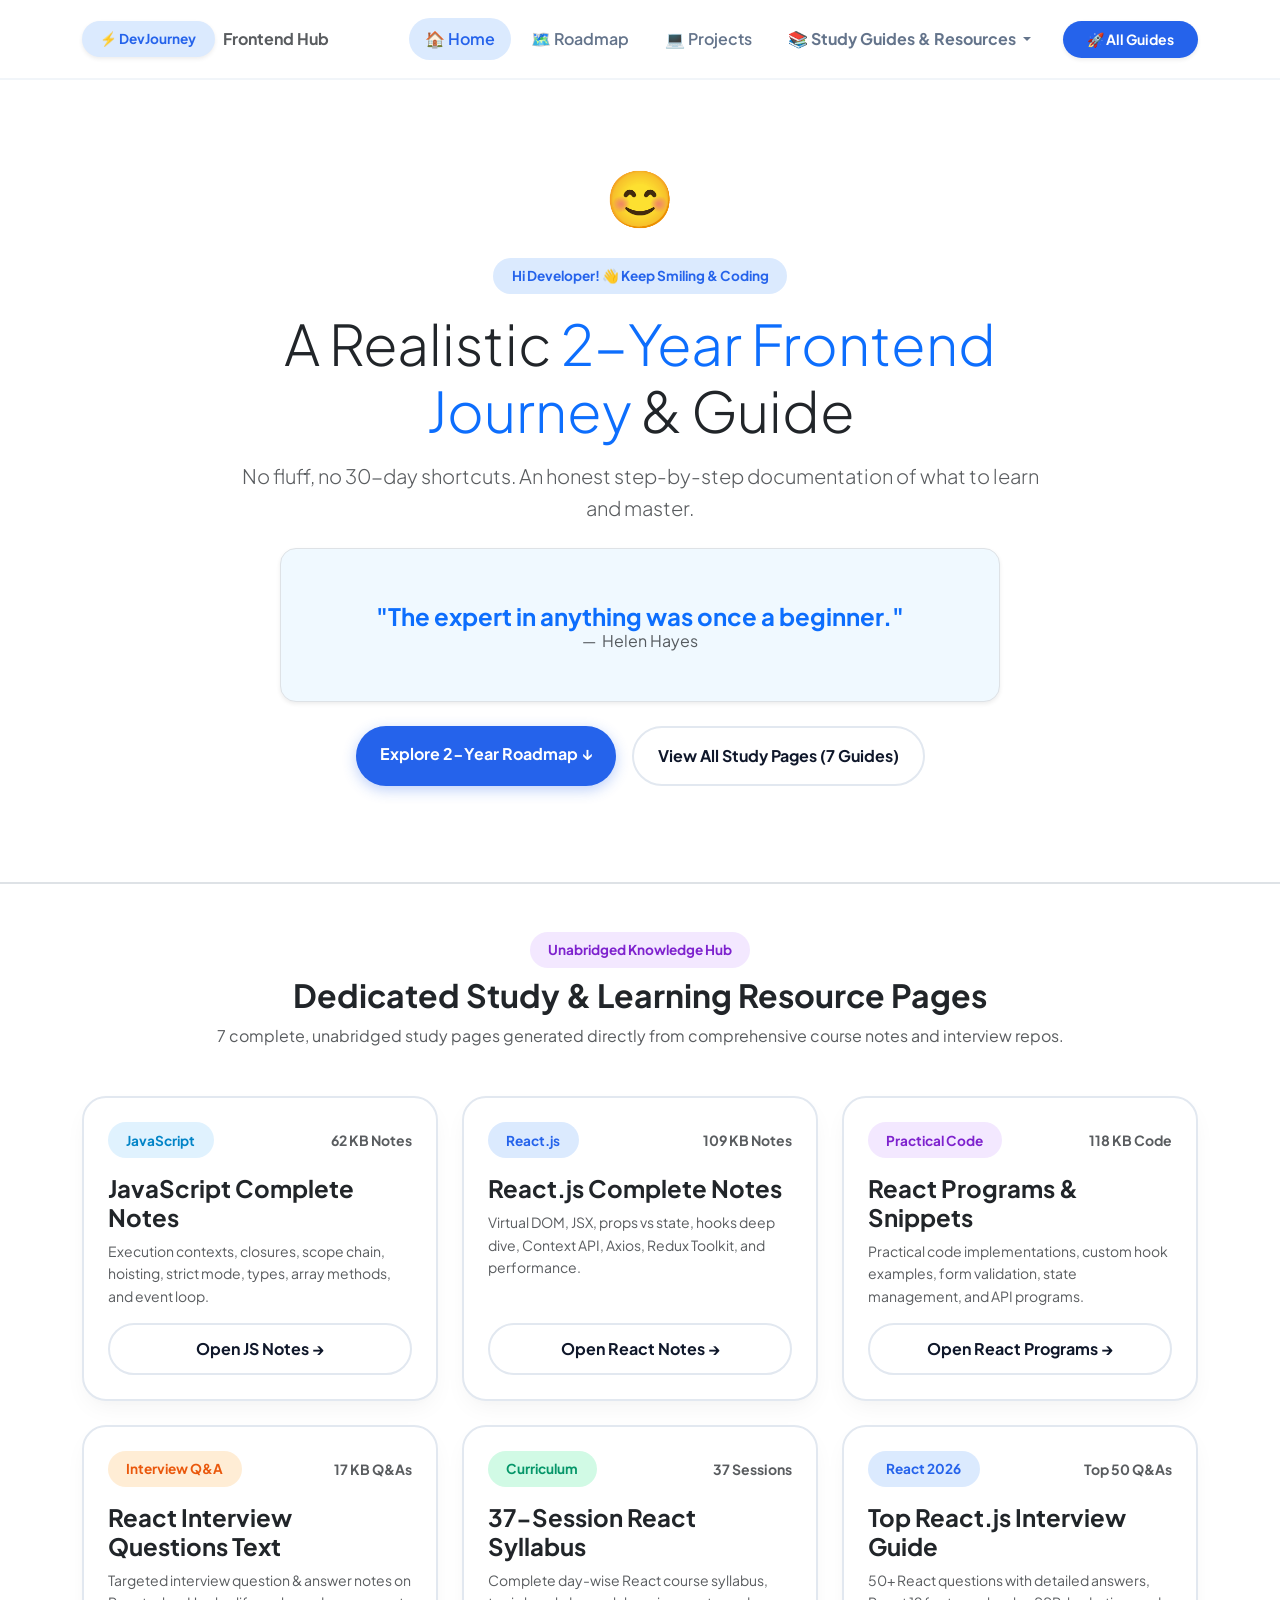
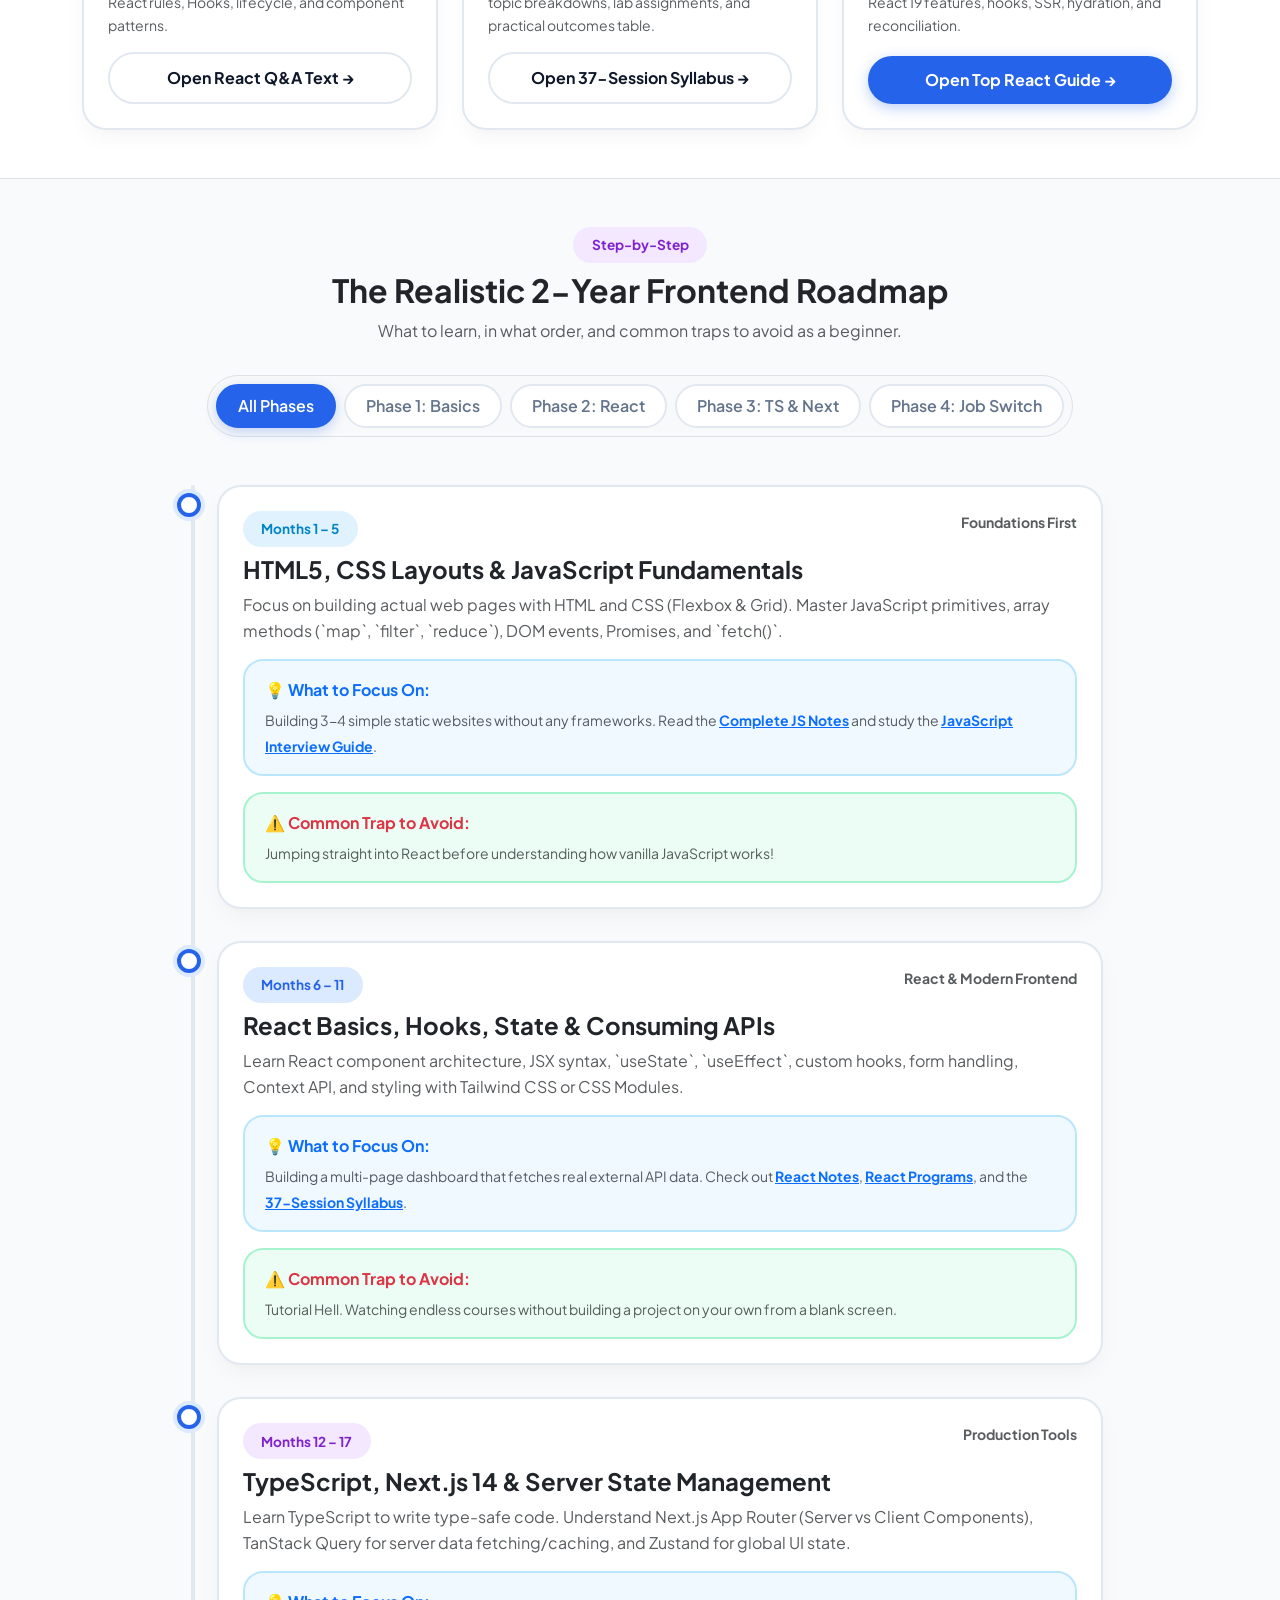
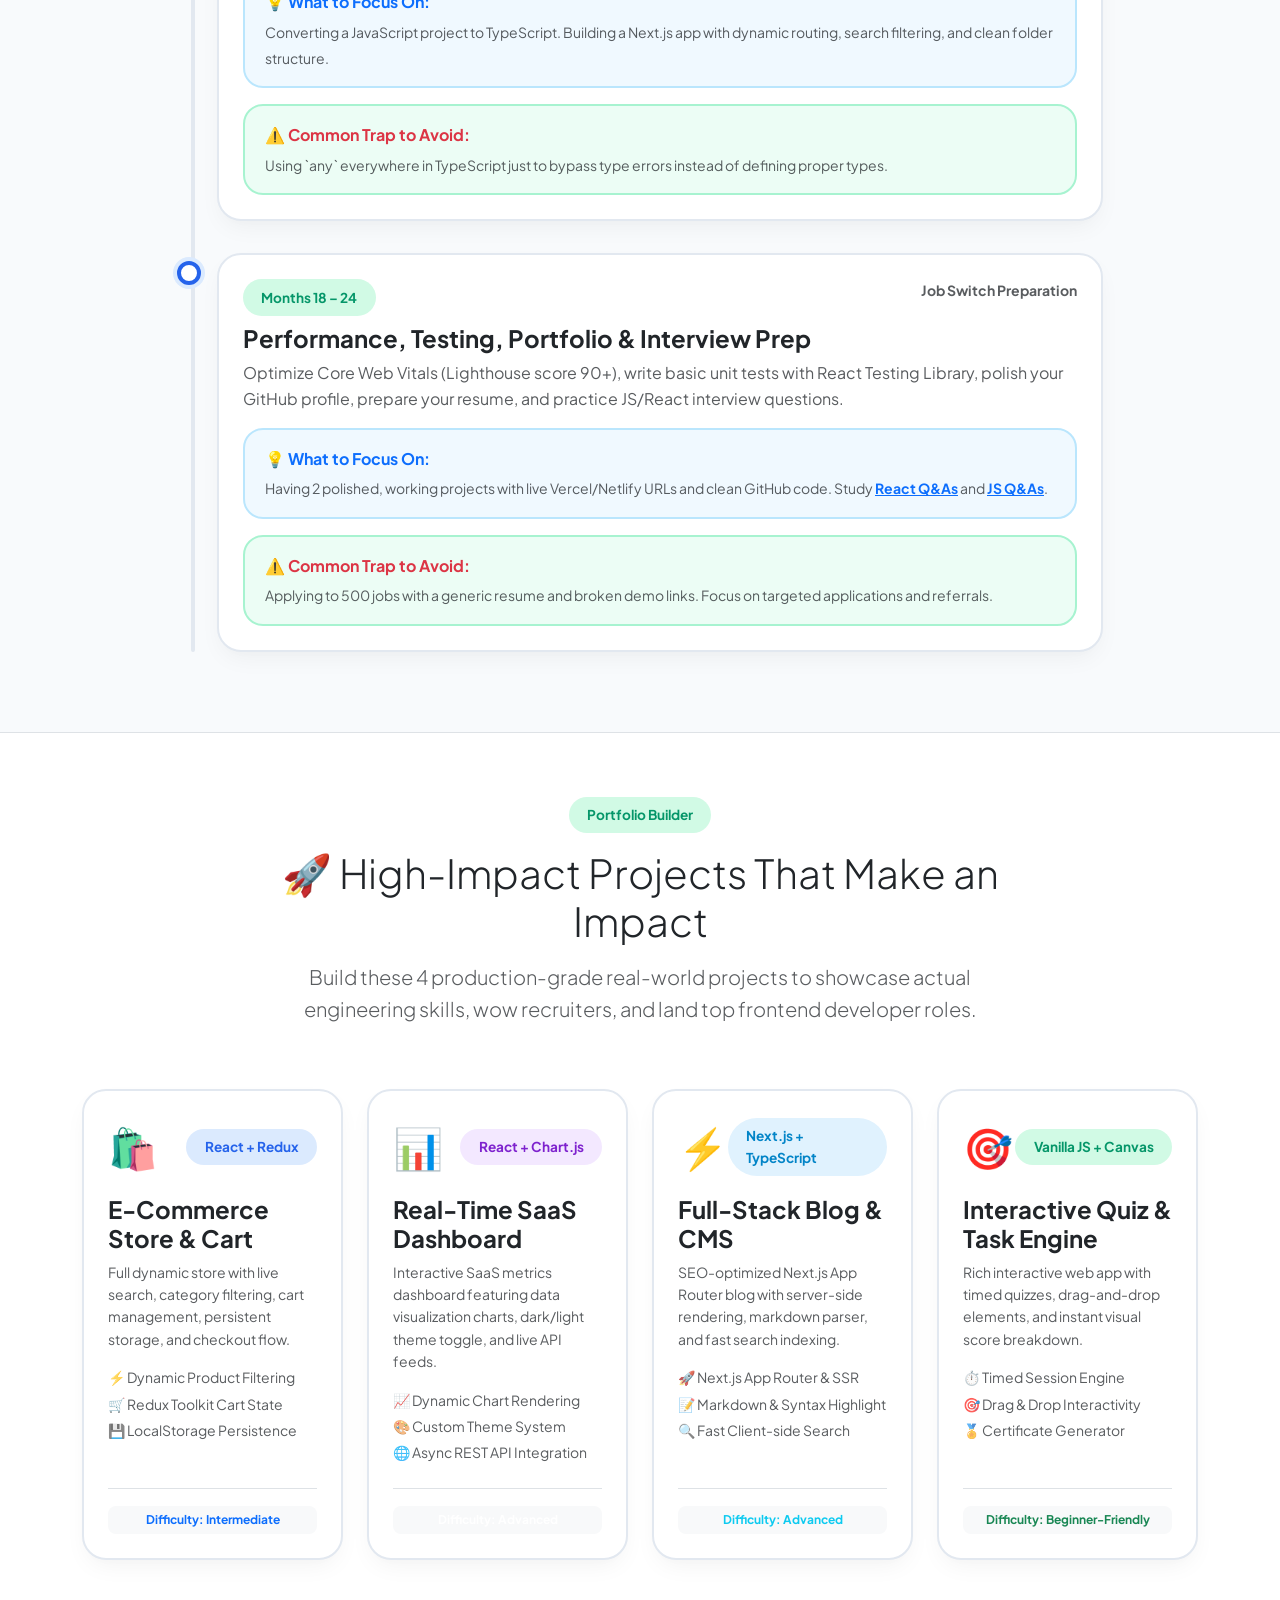
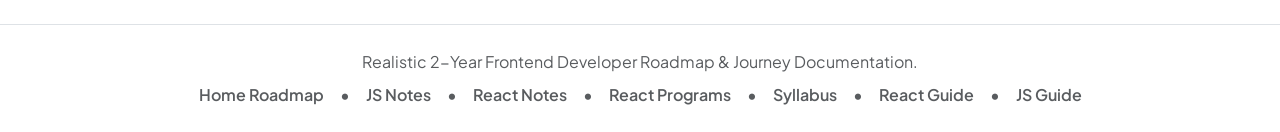
==== index.html @ ddcccb0a "feat: initialize project structure with comprehensive React and JavaScript study guides and intervie" ====
<!DOCTYPE html>
<html lang="en" data-bs-theme="light">

<head>
  <meta charset="UTF-8">
  <meta name="viewport" content="width=device-width, initial-scale=1.0">
  <title>Realistic 2-Year Frontend Developer Roadmap &amp; Journey Guide</title>
  <meta name="description"
    content="A realistic, practical 2-year learning roadmap and documentation for new developers preparing for a career switch into Frontend Engineering.">

  <!-- Google Fonts -->
  <link rel="preconnect" href="https://fonts.googleapis.com">
  <link rel="preconnect" href="https://fonts.gstatic.com" crossorigin>
  <link
    href="https://fonts.googleapis.com/css2?family=Fira+Code:wght@400;500;600&family=Plus+Jakarta+Sans:wght@400;500;600;700;800&display=swap"
    rel="stylesheet">

  <!-- Bootstrap 5.3 CSS -->
  <link href="https://cdn.jsdelivr.net/npm/bootstrap@5.3.2/dist/css/bootstrap.min.css" rel="stylesheet">

  <!-- Custom Bubbly Light Styles -->
  <link rel="stylesheet" href="styles.css">
</head>

<body>

  <!-- Cool Sleek Non-Repetitive Navbar -->
  <nav class="navbar navbar-expand-lg navbar-custom sticky-top">
    <div class="container">
      <a class="navbar-brand fw-extrabold text-dark d-flex align-items-center gap-2" href="index.html">
        <span class="bubble-pill bubble-primary shadow-sm">⚡ DevJourney</span>
        <span class="fs-6 text-muted fw-bold d-none d-sm-inline">Frontend Hub</span>
      </a>
      
      <button class="navbar-toggler border-0 shadow-none" type="button" data-bs-toggle="collapse" data-bs-target="#navbarNav">
        <span class="navbar-toggler-icon"></span>
      </button>
      
      <div class="collapse navbar-collapse" id="navbarNav">
        <ul class="navbar-nav ms-auto align-items-lg-center gap-lg-1">
          <li class="nav-item"><a class="nav-link px-3 active" href="index.html#overview">🏠 Home</a></li>
          <li class="nav-item"><a class="nav-link px-3" href="index.html#roadmap">🗺️ Roadmap</a></li>
          <li class="nav-item"><a class="nav-link px-3" href="index.html#projects">💻 Projects</a></li>
          
          <!-- Single Clean Categorized Dropdown -->
          <li class="nav-item dropdown">
            <a class="nav-link dropdown-toggle px-3 fw-bold" href="#" role="button" data-bs-toggle="dropdown">
              📚 Study Guides &amp; Resources
            </a>
            <ul class="dropdown-menu dropdown-menu-end border-0 shadow-lg rounded-4 p-3 mt-2" style="min-width: 280px;">
              <li><h6 class="dropdown-header text-uppercase text-primary fw-extrabold px-2 mb-1" style="font-size: 0.75rem; letter-spacing: 0.05em;">Core Notes &amp; Code</h6></li>
              <li><a class="dropdown-item rounded-3 py-2 px-2 fw-semibold" href="javascript-notes.html">⚡ JavaScript Notes</a></li>
              <li><a class="dropdown-item rounded-3 py-2 px-2 fw-semibold" href="react-notes.html">⚛️ React.js Complete Notes</a></li>
              <li><a class="dropdown-item rounded-3 py-2 px-2 fw-semibold" href="react-programs.html">💻 React Programs &amp; Examples</a></li>
              
              <li><hr class="dropdown-divider my-2"></li>
              
              <li><h6 class="dropdown-header text-uppercase text-purple fw-extrabold px-2 mb-1" style="font-size: 0.75rem; letter-spacing: 0.05em;">Syllabus &amp; Interviews</h6></li>
              <li><a class="dropdown-item rounded-3 py-2 px-2 fw-semibold" href="react-syllabus.html">📅 37-Session Syllabus</a></li>
              <li><a class="dropdown-item rounded-3 py-2 px-2 fw-semibold" href="react-interview-questions-notes.html">❓ React Q&amp;A Notes</a></li>
              <li><a class="dropdown-item rounded-3 py-2 px-2 fw-semibold" href="react-interview.html">📘 Top 50 React Interview Guide</a></li>
              <li><a class="dropdown-item rounded-3 py-2 px-2 fw-semibold" href="javascript-interview.html">📙 Top 180 JS Interview Guide</a></li>
            </ul>
          </li>
        </ul>
        
        <div class="ms-lg-3 mt-3 mt-lg-0">
          <a href="index.html#resources" class="btn btn-bubbly-primary btn-sm px-4 py-2 shadow-sm">
            🚀 All Guides
          </a>
        </div>
      </div>
    </div>
  </nav>

  <!-- Hero Section with Friendly Smile & Motivating Quote Rotator -->
  <section id="overview" class="py-5 bg-white border-bottom">
    <div class="container py-4 text-center">
      <div class="max-w-3xl mx-auto" style="max-width: 800px;">
        <!-- Animated Bouncing Smile Icon -->
        <div class="mb-3">
          <span class="smile-animated-icon">😊</span>
        </div>
        
        <!-- Friendly Greeting -->
        <span class="bubble-pill bubble-primary mb-3">Hi Developer! 👋 Keep Smiling &amp; Coding</span>
        <h1 class="display-4 fw-extrabold text-dark mb-3">
          A Realistic <span class="text-primary">2-Year Frontend Journey</span> &amp; Guide
        </h1>
        <p class="lead text-muted mb-4">
          No fluff, no 30-day shortcuts. An honest step-by-step documentation of what to learn and master.
        </p>

        <!-- Auto-Changing Motivating Quote Card in Hero -->
        <div class="quote-box learn-box p-4 p-md-5 rounded-4 shadow-sm mx-auto mb-4 border" style="max-width: 720px;">
          <div id="quoteContainer">
            <blockquote id="quoteText" class="blockquote fs-4 fw-bold text-primary mb-2">
              "The expert in anything was once a beginner."
            </blockquote>
            <figcaption id="quoteAuthor" class="blockquote-footer text-muted mb-0 fs-6">
              Helen Hayes
            </figcaption>
          </div>
        </div>

        <!-- Action Buttons -->
        <div class="d-flex justify-content-center flex-wrap gap-3 mb-4">
          <a href="#roadmap" class="btn btn-bubbly-primary px-4 py-3 fs-6">
            Explore 2-Year Roadmap ↓
          </a>
          <a href="#resources" class="btn btn-bubbly-secondary px-4 py-3 fs-6">
            View All Study Pages (7 Guides)
          </a>
        </div>
      </div>



    </div>
  </section>

  <!-- Complete Study Resource Pages Section -->
  <section id="resources" class="py-5 bg-white border-top border-bottom">
    <div class="container">
      <div class="text-center max-w-2xl mx-auto mb-5">
        <span class="bubble-pill bubble-purple mb-2">Unabridged Knowledge Hub</span>
        <h2 class="fw-bold text-dark">Dedicated Study &amp; Learning Resource Pages</h2>
        <p class="text-muted">7 complete, unabridged study pages generated directly from comprehensive course notes and interview repos.</p>
      </div>

      <div class="row g-4">
        <!-- Resource 1: JS Notes -->
        <div class="col-md-6 col-lg-4">
          <div class="bubbly-card p-4 h-100 d-flex flex-column">
            <div class="d-flex justify-content-between align-items-center mb-3">
              <span class="bubble-pill bubble-sky">JavaScript</span>
              <span class="small text-muted fw-bold">62 KB Notes</span>
            </div>
            <h4 class="fw-bold text-dark mb-2">JavaScript Complete Notes</h4>
            <p class="small text-muted mb-3 flex-grow-1">Execution contexts, closures, scope chain, hoisting, strict mode, types, array methods, and event loop.</p>
            <a href="javascript-notes.html" class="btn btn-bubbly-secondary text-center w-100">
              Open JS Notes &rarr;
            </a>
          </div>
        </div>

        <!-- Resource 2: React Notes -->
        <div class="col-md-6 col-lg-4">
          <div class="bubbly-card p-4 h-100 d-flex flex-column">
            <div class="d-flex justify-content-between align-items-center mb-3">
              <span class="bubble-pill bubble-primary">React.js</span>
              <span class="small text-muted fw-bold">109 KB Notes</span>
            </div>
            <h4 class="fw-bold text-dark mb-2">React.js Complete Notes</h4>
            <p class="small text-muted mb-3 flex-grow-1">Virtual DOM, JSX, props vs state, hooks deep dive, Context API, Axios, Redux Toolkit, and performance.</p>
            <a href="react-notes.html" class="btn btn-bubbly-secondary text-center w-100">
              Open React Notes &rarr;
            </a>
          </div>
        </div>

        <!-- Resource 3: React Programs -->
        <div class="col-md-6 col-lg-4">
          <div class="bubbly-card p-4 h-100 d-flex flex-column">
            <div class="d-flex justify-content-between align-items-center mb-3">
              <span class="bubble-pill bubble-purple">Practical Code</span>
              <span class="small text-muted fw-bold">118 KB Code</span>
            </div>
            <h4 class="fw-bold text-dark mb-2">React Programs &amp; Snippets</h4>
            <p class="small text-muted mb-3 flex-grow-1">Practical code implementations, custom hook examples, form validation, state management, and API programs.</p>
            <a href="react-programs.html" class="btn btn-bubbly-secondary text-center w-100">
              Open React Programs &rarr;
            </a>
          </div>
        </div>

        <!-- Resource 4: React Interview Questions Notes -->
        <div class="col-md-6 col-lg-4">
          <div class="bubbly-card p-4 h-100 d-flex flex-column">
            <div class="d-flex justify-content-between align-items-center mb-3">
              <span class="bubble-pill bubble-coral">Interview Q&amp;A</span>
              <span class="small text-muted fw-bold">17 KB Q&amp;As</span>
            </div>
            <h4 class="fw-bold text-dark mb-2">React Interview Questions Text</h4>
            <p class="small text-muted mb-3 flex-grow-1">Targeted interview question &amp; answer notes on React rules, Hooks, lifecycle, and component patterns.</p>
            <a href="react-interview-questions-notes.html" class="btn btn-bubbly-secondary text-center w-100">
              Open React Q&amp;A Text &rarr;
            </a>
          </div>
        </div>

        <!-- Resource 5: 37-Session Syllabus -->
        <div class="col-md-6 col-lg-4">
          <div class="bubbly-card p-4 h-100 d-flex flex-column">
            <div class="d-flex justify-content-between align-items-center mb-3">
              <span class="bubble-pill bubble-success">Curriculum</span>
              <span class="small text-muted fw-bold">37 Sessions</span>
            </div>
            <h4 class="fw-bold text-dark mb-2">37-Session React Syllabus</h4>
            <p class="small text-muted mb-3 flex-grow-1">Complete day-wise React course syllabus, topic breakdowns, lab assignments, and practical outcomes table.</p>
            <a href="react-syllabus.html" class="btn btn-bubbly-secondary text-center w-100">
              Open 37-Session Syllabus &rarr;
            </a>
          </div>
        </div>

        <!-- Resource 6: Top React 2026 -->
        <div class="col-md-6 col-lg-4">
          <div class="bubbly-card p-4 h-100 d-flex flex-column">
            <div class="d-flex justify-content-between align-items-center mb-3">
              <span class="bubble-pill bubble-primary">React 2026</span>
              <span class="small text-muted fw-bold">Top 50 Q&amp;As</span>
            </div>
            <h4 class="fw-bold text-dark mb-2">Top React.js Interview Guide</h4>
            <p class="small text-muted mb-3 flex-grow-1">50+ React questions with detailed answers, React 19 features, hooks, SSR, hydration, and reconciliation.</p>
            <a href="react-interview.html" class="btn btn-bubbly-primary text-center w-100">
              Open Top React Guide &rarr;
            </a>
          </div>
        </div>

      </div>
    </div>
  </section>

  <!-- Section 1: The Realistic 2-Year Roadmap -->
  <section id="roadmap" class="py-5">
    <div class="container">
      <div class="text-center max-w-2xl mx-auto mb-5">
        <span class="bubble-pill bubble-purple mb-2">Step-by-Step</span>
        <h2 class="fw-bold text-dark">The Realistic 2-Year Frontend Roadmap</h2>
        <p class="text-muted">What to learn, in what order, and common traps to avoid as a beginner.</p>

        <div class="d-inline-flex gap-2 p-2 rounded-pill bg-light border mt-3">
          <button class="btn btn-pill-custom active" data-filter="all">All Phases</button>
          <button class="btn btn-pill-custom" data-filter="phase-1">Phase 1: Basics</button>
          <button class="btn btn-pill-custom" data-filter="phase-2">Phase 2: React</button>
          <button class="btn btn-pill-custom" data-filter="phase-3">Phase 3: TS &amp; Next</button>
          <button class="btn btn-pill-custom" data-filter="phase-4">Phase 4: Job Switch</button>
        </div>
      </div>

      <div class="row justify-content-center">
        <div class="col-lg-10">
          <div class="timeline-container">

            <!-- Phase 1 -->
            <div class="timeline-item phase-1">
              <div class="timeline-dot"></div>
              <div class="bubbly-card p-4">
                <div class="d-flex justify-content-between align-items-start mb-2">
                  <span class="bubble-pill bubble-sky">Months 1 – 5</span>
                  <small class="text-muted fw-bold">Foundations First</small>
                </div>
                <h4 class="fw-bold text-dark mb-2">HTML5, CSS Layouts &amp; JavaScript Fundamentals</h4>
                <p class="text-muted mb-3">Focus on building actual web pages with HTML and CSS (Flexbox &amp; Grid).
                  Master JavaScript primitives, array methods (`map`, `filter`, `reduce`), DOM events, Promises, and
                  `fetch()`.</p>

                <div class="learn-box mb-3">
                  <strong class="text-primary d-block mb-1">💡 What to Focus On:</strong>
                  <span class="small text-muted">Building 3-4 simple static websites without any frameworks. Read the <a
                      href="javascript-notes.html" class="fw-bold text-primary">Complete JS Notes</a> and study the <a
                      href="javascript-interview.html" class="fw-bold text-primary">JavaScript Interview Guide</a>.</span>
                </div>

                <div class="apply-box">
                  <strong class="text-danger d-block mb-1">⚠️ Common Trap to Avoid:</strong>
                  <span class="small text-muted">Jumping straight into React before understanding how vanilla JavaScript
                    works!</span>
                </div>
              </div>
            </div>

            <!-- Phase 2 -->
            <div class="timeline-item phase-2">
              <div class="timeline-dot"></div>
              <div class="bubbly-card p-4">
                <div class="d-flex justify-content-between align-items-start mb-2">
                  <span class="bubble-pill bubble-primary">Months 6 – 11</span>
                  <small class="text-muted fw-bold">React &amp; Modern Frontend</small>
                </div>
                <h4 class="fw-bold text-dark mb-2">React Basics, Hooks, State &amp; Consuming APIs</h4>
                <p class="text-muted mb-3">Learn React component architecture, JSX syntax, `useState`, `useEffect`,
                  custom hooks, form handling, Context API, and styling with Tailwind CSS or CSS Modules.</p>

                <div class="learn-box mb-3">
                  <strong class="text-primary d-block mb-1">💡 What to Focus On:</strong>
                  <span class="small text-muted">Building a multi-page dashboard that fetches real external API data.
                    Check out <a href="react-notes.html" class="fw-bold text-primary">React Notes</a>, <a
                      href="react-programs.html" class="fw-bold text-primary">React Programs</a>, and the <a
                      href="react-syllabus.html" class="fw-bold text-primary">37-Session Syllabus</a>.</span>
                </div>

                <div class="apply-box">
                  <strong class="text-danger d-block mb-1">⚠️ Common Trap to Avoid:</strong>
                  <span class="small text-muted">Tutorial Hell. Watching endless courses without building a project on
                    your own from a blank screen.</span>
                </div>
              </div>
            </div>

            <!-- Phase 3 -->
            <div class="timeline-item phase-3">
              <div class="timeline-dot"></div>
              <div class="bubbly-card p-4">
                <div class="d-flex justify-content-between align-items-start mb-2">
                  <span class="bubble-pill bubble-purple">Months 12 – 17</span>
                  <small class="text-muted fw-bold">Production Tools</small>
                </div>
                <h4 class="fw-bold text-dark mb-2">TypeScript, Next.js 14 &amp; Server State Management</h4>
                <p class="text-muted mb-3">Learn TypeScript to write type-safe code. Understand Next.js App Router
                  (Server vs Client Components), TanStack Query for server data fetching/caching, and Zustand for global
                  UI state.</p>

                <div class="learn-box mb-3">
                  <strong class="text-primary d-block mb-1">💡 What to Focus On:</strong>
                  <span class="small text-muted">Converting a JavaScript project to TypeScript. Building a Next.js app
                    with dynamic routing, search filtering, and clean folder structure.</span>
                </div>

                <div class="apply-box">
                  <strong class="text-danger d-block mb-1">⚠️ Common Trap to Avoid:</strong>
                  <span class="small text-muted">Using `any` everywhere in TypeScript just to bypass type errors instead
                    of defining proper types.</span>
                </div>
              </div>
            </div>

            <!-- Phase 4 -->
            <div class="timeline-item phase-4">
              <div class="timeline-dot"></div>
              <div class="bubbly-card p-4">
                <div class="d-flex justify-content-between align-items-start mb-2">
                  <span class="bubble-pill bubble-success">Months 18 – 24</span>
                  <small class="text-muted fw-bold">Job Switch Preparation</small>
                </div>
                <h4 class="fw-bold text-dark mb-2">Performance, Testing, Portfolio &amp; Interview Prep</h4>
                <p class="text-muted mb-3">Optimize Core Web Vitals (Lighthouse score 90+), write basic unit tests with
                  React Testing Library, polish your GitHub profile, prepare your resume, and practice JS/React
                  interview questions.</p>

                <div class="learn-box mb-3">
                  <strong class="text-primary d-block mb-1">💡 What to Focus On:</strong>
                  <span class="small text-muted">Having 2 polished, working projects with live Vercel/Netlify URLs and
                    clean GitHub code. Study <a href="react-interview.html" class="fw-bold text-primary">React Q&amp;As</a> and <a href="javascript-interview.html" class="fw-bold text-primary">JS Q&amp;As</a>.</span>
                </div>

                <div class="apply-box">
                  <strong class="text-danger d-block mb-1">⚠️ Common Trap to Avoid:</strong>
                  <span class="small text-muted">Applying to 500 jobs with a generic resume and broken demo links. Focus
                    on targeted applications and referrals.</span>
                </div>
              </div>
            </div>

          </div>
        </div>
      </div>
    </div>
  </section>

  <!-- High-Impact Projects Showcase Section -->
  <section id="projects" class="py-5 bg-white border-top">
    <div class="container py-3">
      <div class="row mb-5">
        <div class="col-lg-8 mx-auto text-center">
          <span class="bubble-pill bubble-success mb-3">Portfolio Builder</span>
          <h2 class="display-6 fw-extrabold text-dark mb-3">🚀 High-Impact Projects That Make an Impact</h2>
          <p class="lead text-muted">Build these 4 production-grade real-world projects to showcase actual engineering skills, wow recruiters, and land top frontend developer roles.</p>
        </div>
      </div>

      <div class="row g-4">
        <!-- Project 1 -->
        <div class="col-md-6 col-lg-3">
          <div class="bubbly-card h-100 p-4 d-flex flex-column justify-content-between">
            <div>
              <div class="d-flex justify-content-between align-items-center mb-3">
                <span class="fs-1">🛍️</span>
                <span class="bubble-pill bubble-primary">React + Redux</span>
              </div>
              <h4 class="fw-bold text-dark mb-2">E-Commerce Store &amp; Cart</h4>
              <p class="text-muted small mb-3">Full dynamic store with live search, category filtering, cart management, persistent storage, and checkout flow.</p>
              <ul class="list-unstyled text-muted small mb-4">
                <li class="mb-1">⚡ Dynamic Product Filtering</li>
                <li class="mb-1">🛒 Redux Toolkit Cart State</li>
                <li class="mb-1">💾 LocalStorage Persistence</li>
              </ul>
            </div>
            <div class="pt-3 border-top">
              <span class="badge bg-light text-primary fw-bold p-2 w-100 text-center rounded-3">Difficulty: Intermediate</span>
            </div>
          </div>
        </div>

        <!-- Project 2 -->
        <div class="col-md-6 col-lg-3">
          <div class="bubbly-card h-100 p-4 d-flex flex-column justify-content-between">
            <div>
              <div class="d-flex justify-content-between align-items-center mb-3">
                <span class="fs-1">📊</span>
                <span class="bubble-pill bubble-purple">React + Chart.js</span>
              </div>
              <h4 class="fw-bold text-dark mb-2">Real-Time SaaS Dashboard</h4>
              <p class="text-muted small mb-3">Interactive SaaS metrics dashboard featuring data visualization charts, dark/light theme toggle, and live API feeds.</p>
              <ul class="list-unstyled text-muted small mb-4">
                <li class="mb-1">📈 Dynamic Chart Rendering</li>
                <li class="mb-1">🎨 Custom Theme System</li>
                <li class="mb-1">🌐 Async REST API Integration</li>
              </ul>
            </div>
            <div class="pt-3 border-top">
              <span class="badge bg-light text-purple fw-bold p-2 w-100 text-center rounded-3">Difficulty: Advanced</span>
            </div>
          </div>
        </div>

        <!-- Project 3 -->
        <div class="col-md-6 col-lg-3">
          <div class="bubbly-card h-100 p-4 d-flex flex-column justify-content-between">
            <div>
              <div class="d-flex justify-content-between align-items-center mb-3">
                <span class="fs-1">⚡</span>
                <span class="bubble-pill bubble-sky">Next.js + TypeScript</span>
              </div>
              <h4 class="fw-bold text-dark mb-2">Full-Stack Blog &amp; CMS</h4>
              <p class="text-muted small mb-3">SEO-optimized Next.js App Router blog with server-side rendering, markdown parser, and fast search indexing.</p>
              <ul class="list-unstyled text-muted small mb-4">
                <li class="mb-1">🚀 Next.js App Router &amp; SSR</li>
                <li class="mb-1">📝 Markdown &amp; Syntax Highlight</li>
                <li class="mb-1">🔍 Fast Client-side Search</li>
              </ul>
            </div>
            <div class="pt-3 border-top">
              <span class="badge bg-light text-info fw-bold p-2 w-100 text-center rounded-3">Difficulty: Advanced</span>
            </div>
          </div>
        </div>

        <!-- Project 4 -->
        <div class="col-md-6 col-lg-3">
          <div class="bubbly-card h-100 p-4 d-flex flex-column justify-content-between">
            <div>
              <div class="d-flex justify-content-between align-items-center mb-3">
                <span class="fs-1">🎯</span>
                <span class="bubble-pill bubble-success">Vanilla JS + Canvas</span>
              </div>
              <h4 class="fw-bold text-dark mb-2">Interactive Quiz &amp; Task Engine</h4>
              <p class="text-muted small mb-3">Rich interactive web app with timed quizzes, drag-and-drop elements, and instant visual score breakdown.</p>
              <ul class="list-unstyled text-muted small mb-4">
                <li class="mb-1">⏱️ Timed Session Engine</li>
                <li class="mb-1">🎯 Drag &amp; Drop Interactivity</li>
                <li class="mb-1">🏅 Certificate Generator</li>
              </ul>
            </div>
            <div class="pt-3 border-top">
              <span class="badge bg-light text-success fw-bold p-2 w-100 text-center rounded-3">Difficulty: Beginner-Friendly</span>
            </div>
          </div>
        </div>
      </div>
    </div>
  </section>



  <!-- Footer -->
  <footer class="py-4 border-top bg-white">
    <div class="container text-center">
      <p class="text-muted mb-2">Realistic 2-Year Frontend Developer Roadmap &amp; Journey Documentation.</p>
      <div class="d-flex justify-content-center flex-wrap gap-3 text-muted fw-semibold">
        <a href="index.html" class="text-muted text-decoration-none">Home Roadmap</a> &bull;
        <a href="javascript-notes.html" class="text-muted text-decoration-none">JS Notes</a> &bull;
        <a href="react-notes.html" class="text-muted text-decoration-none">React Notes</a> &bull;
        <a href="react-programs.html" class="text-muted text-decoration-none">React Programs</a> &bull;
        <a href="react-syllabus.html" class="text-muted text-decoration-none">Syllabus</a> &bull;
        <a href="react-interview.html" class="text-muted text-decoration-none">React Guide</a> &bull;
        <a href="javascript-interview.html" class="text-muted text-decoration-none">JS Guide</a>
      </div>
    </div>
  </footer>

  <!-- Bootstrap 5 JS Bundle -->
  <script src="https://cdn.jsdelivr.net/npm/bootstrap@5.3.2/dist/js/bootstrap.bundle.min.js"></script>
  <!-- App JS -->
  <script src="app.js"></script>
</body>

</html>
---- styles.css ----
/* Bubbly Light UI Styling - Frontend Developer Focus */
:root {
  --bg-main: #f8fafc;
  --bg-card: #ffffff;
  --border-light: #e2e8f0;
  
  --primary-color: #2563eb;       /* Royal Blue - Core Frontend */
  --primary-light: #dbeafe;
  
  --secondary-color: #0284c7;     /* Sky Blue - React/Next */
  --secondary-light: #e0f2fe;
  
  --success-color: #059669;       /* Emerald - Web Performance */
  --success-light: #d1fae5;
  
  --purple-color: #7e22ce;        /* Purple - TypeScript & State */
  --purple-light: #f3e8ff;
  
  --coral-color: #ea580c;         /* Coral - Testing & Accessibility */
  --coral-light: #ffedd5;
  
  --pink-color: #db2777;          /* Pink - Design Systems & CSS */
  --pink-light: #fce7f3;
  
  --text-main: #0f172a;
  --text-muted: #64748b;
  
  --bubbly-radius: 1.5rem;
  --bubbly-shadow: 0 10px 25px -5px rgba(0, 0, 0, 0.05), 0 8px 10px -6px rgba(0, 0, 0, 0.01);
  --bubbly-hover-shadow: 0 20px 30px -10px rgba(37, 99, 235, 0.12);
}

body {
  background-color: var(--bg-main);
  color: var(--text-main);
  font-family: 'Plus Jakarta Sans', -apple-system, BlinkMacSystemFont, sans-serif;
  overflow-x: hidden;
  line-height: 1.6;
}

/* Navbar Bubbly Light */
.navbar-custom {
  background: #ffffff;
  border-bottom: 2px solid #f1f5f9;
  padding: 1rem 0;
}

.nav-link {
  color: var(--text-muted) !important;
  font-weight: 600;
  padding: 0.5rem 1rem !important;
  border-radius: 50rem;
  transition: all 0.2s ease;
}

.nav-link:hover, .nav-link.active {
  color: var(--primary-color) !important;
  background-color: var(--primary-light);
}

/* Bubbly Cards */
.bubbly-card {
  background: var(--bg-card);
  border: 2px solid var(--border-light);
  border-radius: var(--bubbly-radius);
  box-shadow: var(--bubbly-shadow);
  transition: all 0.3s cubic-bezier(0.34, 1.56, 0.64, 1);
}

.bubbly-card:hover {
  transform: translateY(-5px);
  border-color: #cbd5e1;
  box-shadow: var(--bubbly-hover-shadow);
}

/* Bubbly Badges */
.bubble-pill {
  padding: 0.45rem 1.15rem;
  border-radius: 50rem;
  font-weight: 700;
  font-size: 0.85rem;
  display: inline-block;
}

.bubble-primary { background-color: var(--primary-light); color: var(--primary-color); }
.bubble-purple { background-color: var(--purple-light); color: var(--purple-color); }
.bubble-success { background-color: var(--success-light); color: var(--success-color); }
.bubble-coral { background-color: var(--coral-light); color: var(--coral-color); }
.bubble-sky { background-color: var(--secondary-light); color: var(--secondary-color); }
.bubble-pink { background-color: var(--pink-light); color: var(--pink-color); }

/* Bubbly Buttons */
.btn-bubbly-primary {
  background-color: var(--primary-color);
  color: #ffffff;
  font-weight: 700;
  border-radius: 50rem;
  padding: 0.75rem 1.75rem;
  border: none;
  transition: all 0.25s cubic-bezier(0.34, 1.56, 0.64, 1);
  box-shadow: 0 4px 14px rgba(37, 99, 235, 0.3);
}

.btn-bubbly-primary:hover {
  background-color: #1d4ed8;
  color: #ffffff;
  transform: scale(1.03);
  box-shadow: 0 6px 20px rgba(37, 99, 235, 0.4);
}

.btn-bubbly-secondary {
  background-color: #ffffff;
  color: var(--text-main);
  font-weight: 700;
  border-radius: 50rem;
  padding: 0.75rem 1.75rem;
  border: 2px solid var(--border-light);
  transition: all 0.25s ease;
}

.btn-bubbly-secondary:hover {
  background-color: #f1f5f9;
  color: var(--primary-color);
  border-color: #cbd5e1;
}

/* Filter Pill Controls */
.btn-pill-custom {
  background: #ffffff;
  color: var(--text-muted);
  border: 2px solid var(--border-light);
  border-radius: 50rem;
  padding: 0.5rem 1.25rem;
  font-weight: 600;
  transition: all 0.25s ease;
}

.btn-pill-custom:hover, .btn-pill-custom.active {
  background: var(--primary-color);
  color: #ffffff;
  border-color: var(--primary-color);
  box-shadow: 0 4px 12px rgba(37, 99, 235, 0.25);
}

/* Section Box Highlights */
.learn-box {
  background-color: #f0f9ff;
  border: 2px solid #bae6fd;
  border-radius: 1.25rem;
  padding: 1rem 1.25rem;
}

.apply-box {
  background-color: #ecfdf5;
  border: 2px solid #a7f3d0;
  border-radius: 1.25rem;
  padding: 1rem 1.25rem;
}

/* Bubbly Timeline */
.timeline-container {
  position: relative;
  padding-left: 2.5rem;
}

.timeline-container::before {
  content: '';
  position: absolute;
  left: 0.9rem;
  top: 0;
  bottom: 0;
  width: 4px;
  background: #e2e8f0;
  border-radius: 4px;
}

.timeline-item {
  position: relative;
  margin-bottom: 2rem;
}

.timeline-dot {
  position: absolute;
  left: -2.5rem;
  top: 0.5rem;
  width: 1.5rem;
  height: 1.5rem;
  border-radius: 50%;
  background: #ffffff;
  border: 4px solid var(--primary-color);
  box-shadow: 0 0 0 4px var(--primary-light);
}

.timeline-item.year-2 .timeline-dot {
  border-color: var(--purple-color);
  box-shadow: 0 0 0 4px var(--purple-light);
}

/* Code Block Light */
.code-block {
  font-family: 'Fira Code', monospace;
  background: #0f172a;
  border-radius: 1rem;
  padding: 1rem 1.25rem;
  color: #f8fafc;
  font-size: 0.85rem;
}

/* Form Controls Bubbly */
.form-control-bubbly, .form-select-bubbly {
  background-color: #ffffff;
  border: 2px solid var(--border-light);
  border-radius: 1rem;
  padding: 0.75rem 1rem;
  color: var(--text-main);
  font-weight: 500;
}

.form-control-bubbly:focus, .form-select-bubbly:focus {
  border-color: var(--primary-color);
  box-shadow: 0 0 0 4px var(--primary-light);
}

/* Animated Smile & Motivating Quote Styles */
.smile-animated-icon {
  font-size: 3.5rem;
  display: inline-block;
  animation: smileBounce 2.5s infinite cubic-bezier(0.34, 1.56, 0.64, 1);
  transform-origin: center bottom;
}

@keyframes smileBounce {
  0%, 100% { transform: translateY(0) scale(1) rotate(0deg); }
  30% { transform: translateY(-12px) scale(1.1) rotate(-6deg); }
  50% { transform: translateY(0) scale(0.95) rotate(4deg); }
  70% { transform: translateY(-6px) scale(1.04) rotate(-2deg); }
}

.quote-box {
  transition: opacity 0.4s ease-in-out, transform 0.4s ease-in-out;
  min-height: 90px;
}
.quote-fade-out {
  opacity: 0;
  transform: translateY(10px);
}
.quote-fade-in {
  opacity: 1;
  transform: translateY(0);
}
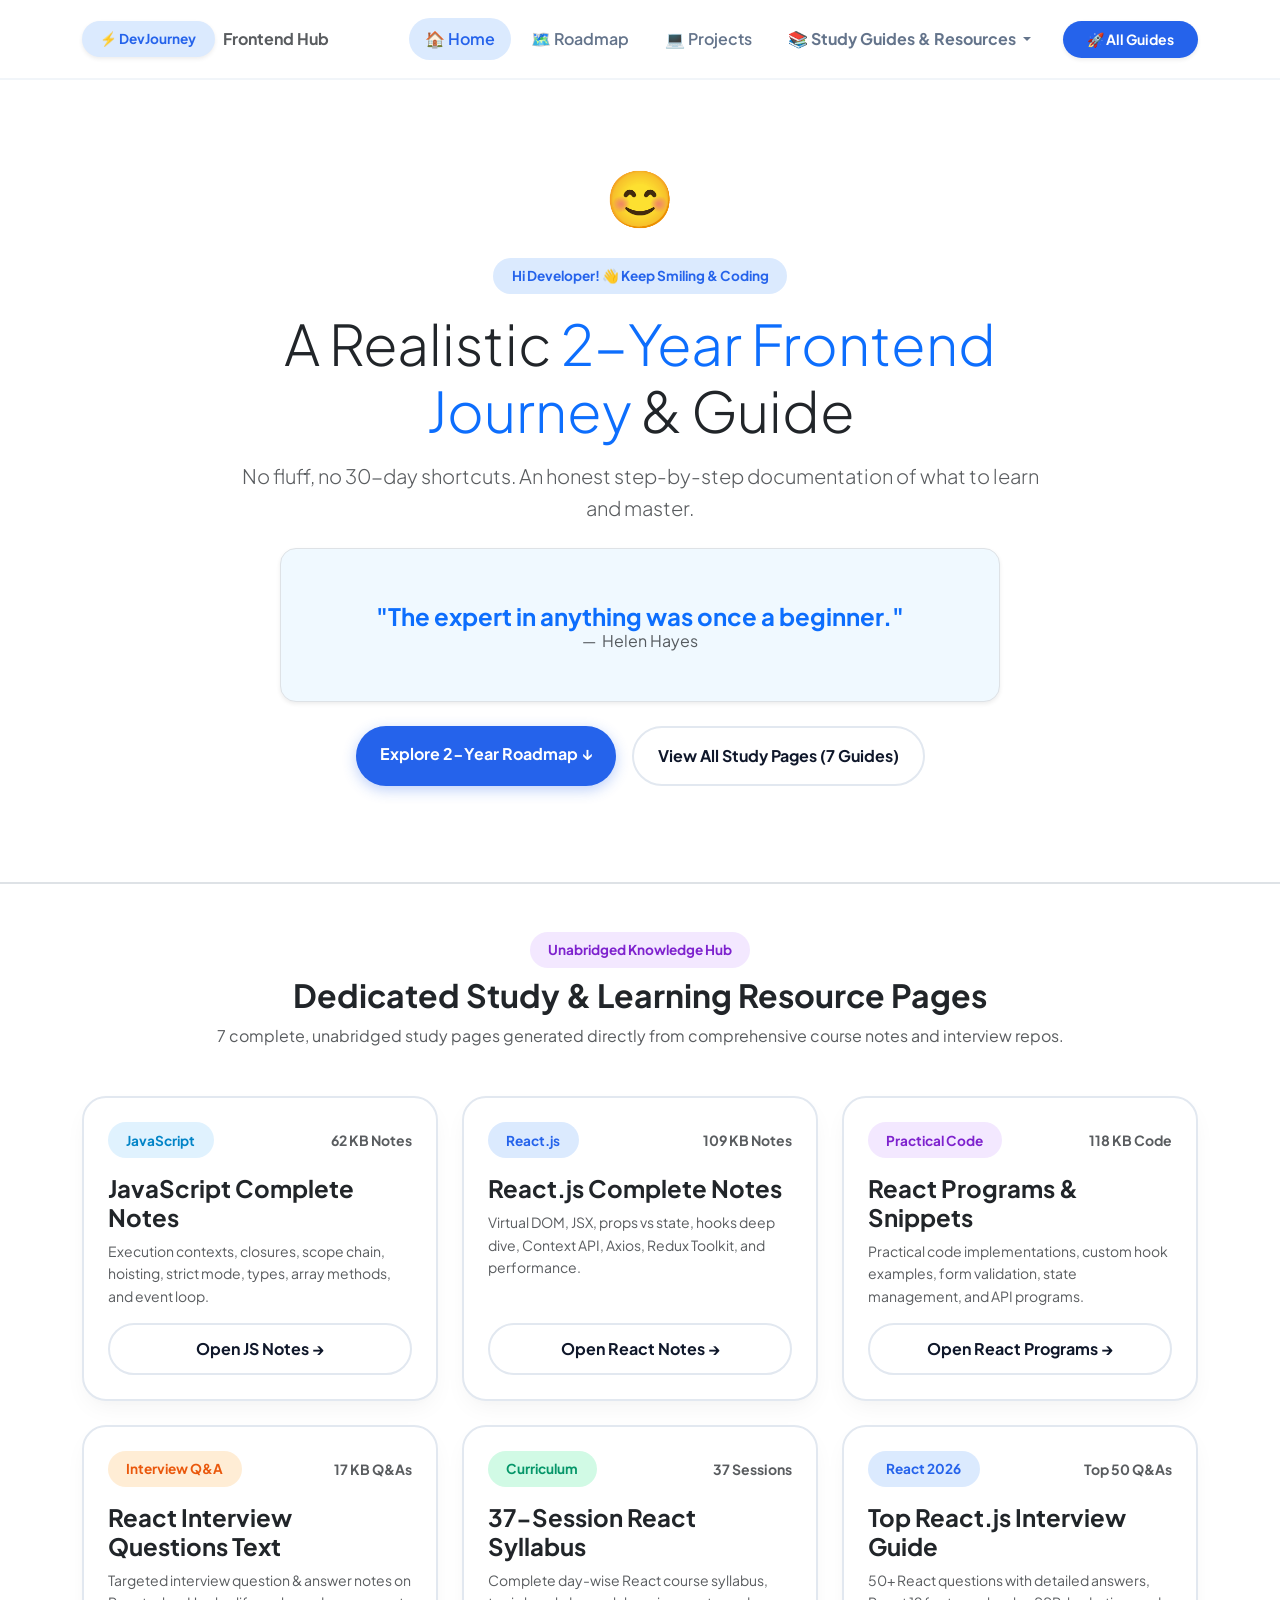
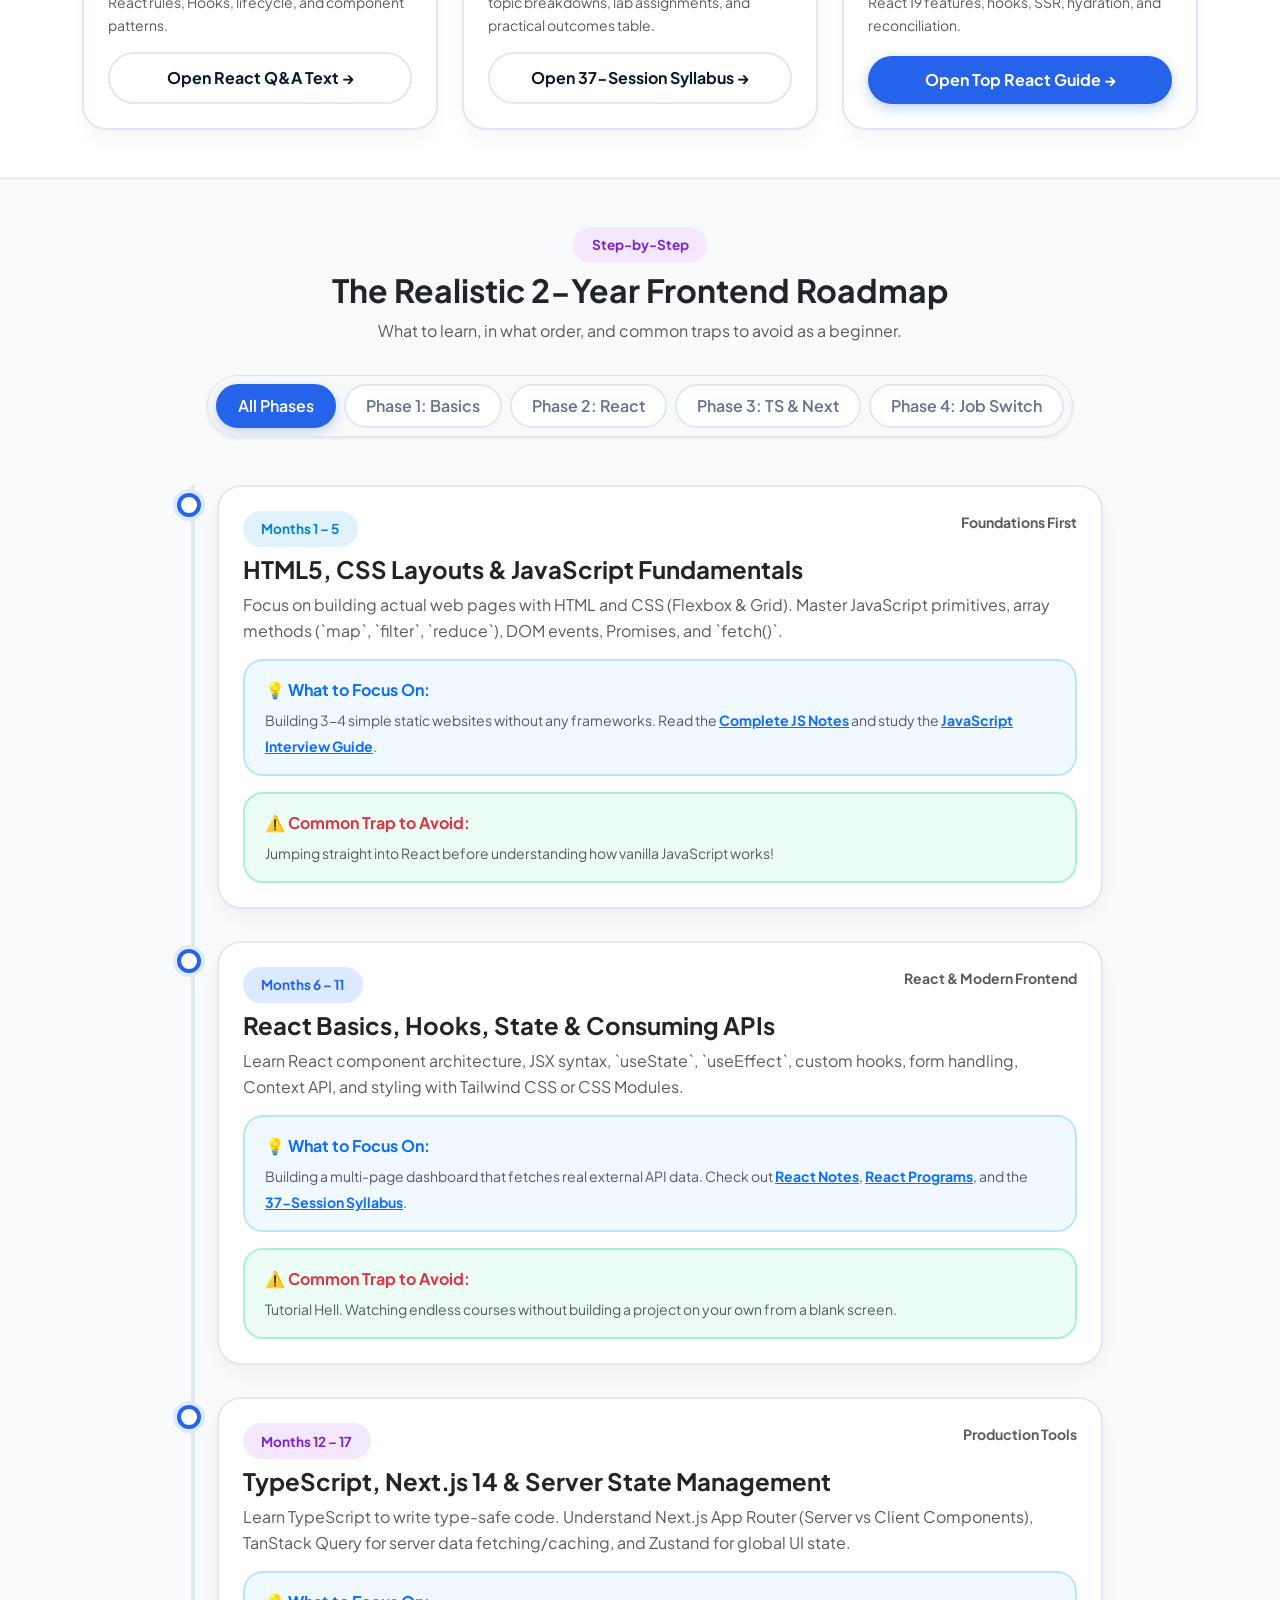
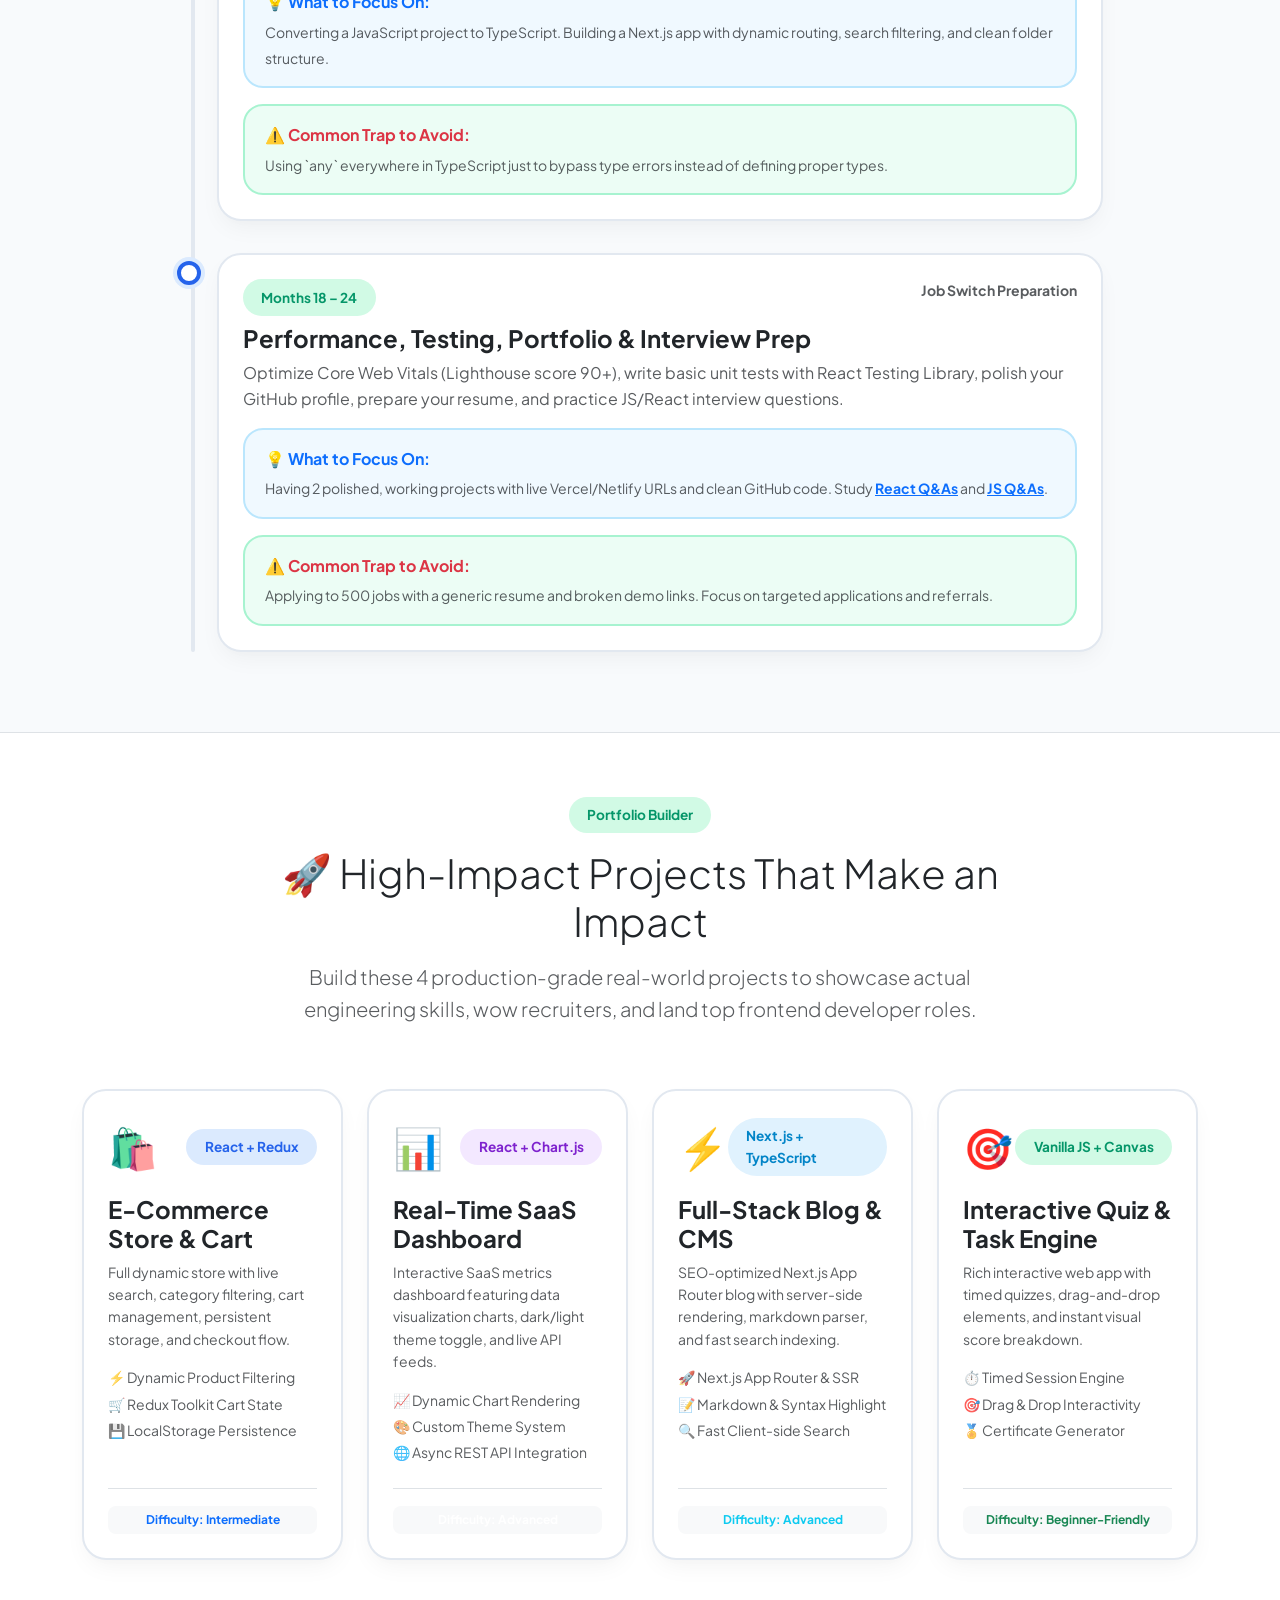
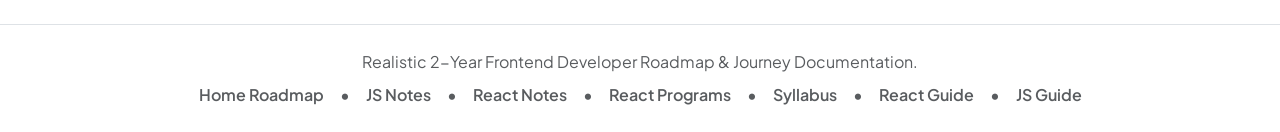
==== commit ab3a3f91: "feat: add mobile-responsive horizontal scrolling and improved styling to filter pills" ====
--- a/index.html
+++ b/index.html
@@ -231,7 +231,7 @@
         <h2 class="fw-bold text-dark">The Realistic 2-Year Frontend Roadmap</h2>
         <p class="text-muted">What to learn, in what order, and common traps to avoid as a beginner.</p>
 
-        <div class="d-inline-flex gap-2 p-2 rounded-pill bg-light border mt-3">
+        <div class="filter-pills-wrapper gap-2 p-2 rounded-pill bg-light border mt-3 shadow-sm">
           <button class="btn btn-pill-custom active" data-filter="all">All Phases</button>
           <button class="btn btn-pill-custom" data-filter="phase-1">Phase 1: Basics</button>
           <button class="btn btn-pill-custom" data-filter="phase-2">Phase 2: React</button>
--- a/styles.css
+++ b/styles.css
@@ -124,7 +124,20 @@
   border-color: #cbd5e1;
 }
 
-/* Filter Pill Controls */
+/* Filter Pill Controls & Responsive Touch Scroll */
+.filter-pills-wrapper {
+  display: inline-flex;
+  max-width: 100%;
+  overflow-x: auto;
+  white-space: nowrap;
+  -webkit-overflow-scrolling: touch;
+  scrollbar-width: none;
+}
+
+.filter-pills-wrapper::-webkit-scrollbar {
+  display: none;
+}
+
 .btn-pill-custom {
   background: #ffffff;
   color: var(--text-muted);
@@ -132,6 +145,8 @@
   border-radius: 50rem;
   padding: 0.5rem 1.25rem;
   font-weight: 600;
+  white-space: nowrap;
+  flex-shrink: 0;
   transition: all 0.25s ease;
 }
 
@@ -140,6 +155,13 @@
   color: #ffffff;
   border-color: var(--primary-color);
   box-shadow: 0 4px 12px rgba(37, 99, 235, 0.25);
+}
+
+@media (max-width: 576px) {
+  .btn-pill-custom {
+    padding: 0.45rem 1rem;
+    font-size: 0.85rem;
+  }
 }
 
 /* Section Box Highlights */
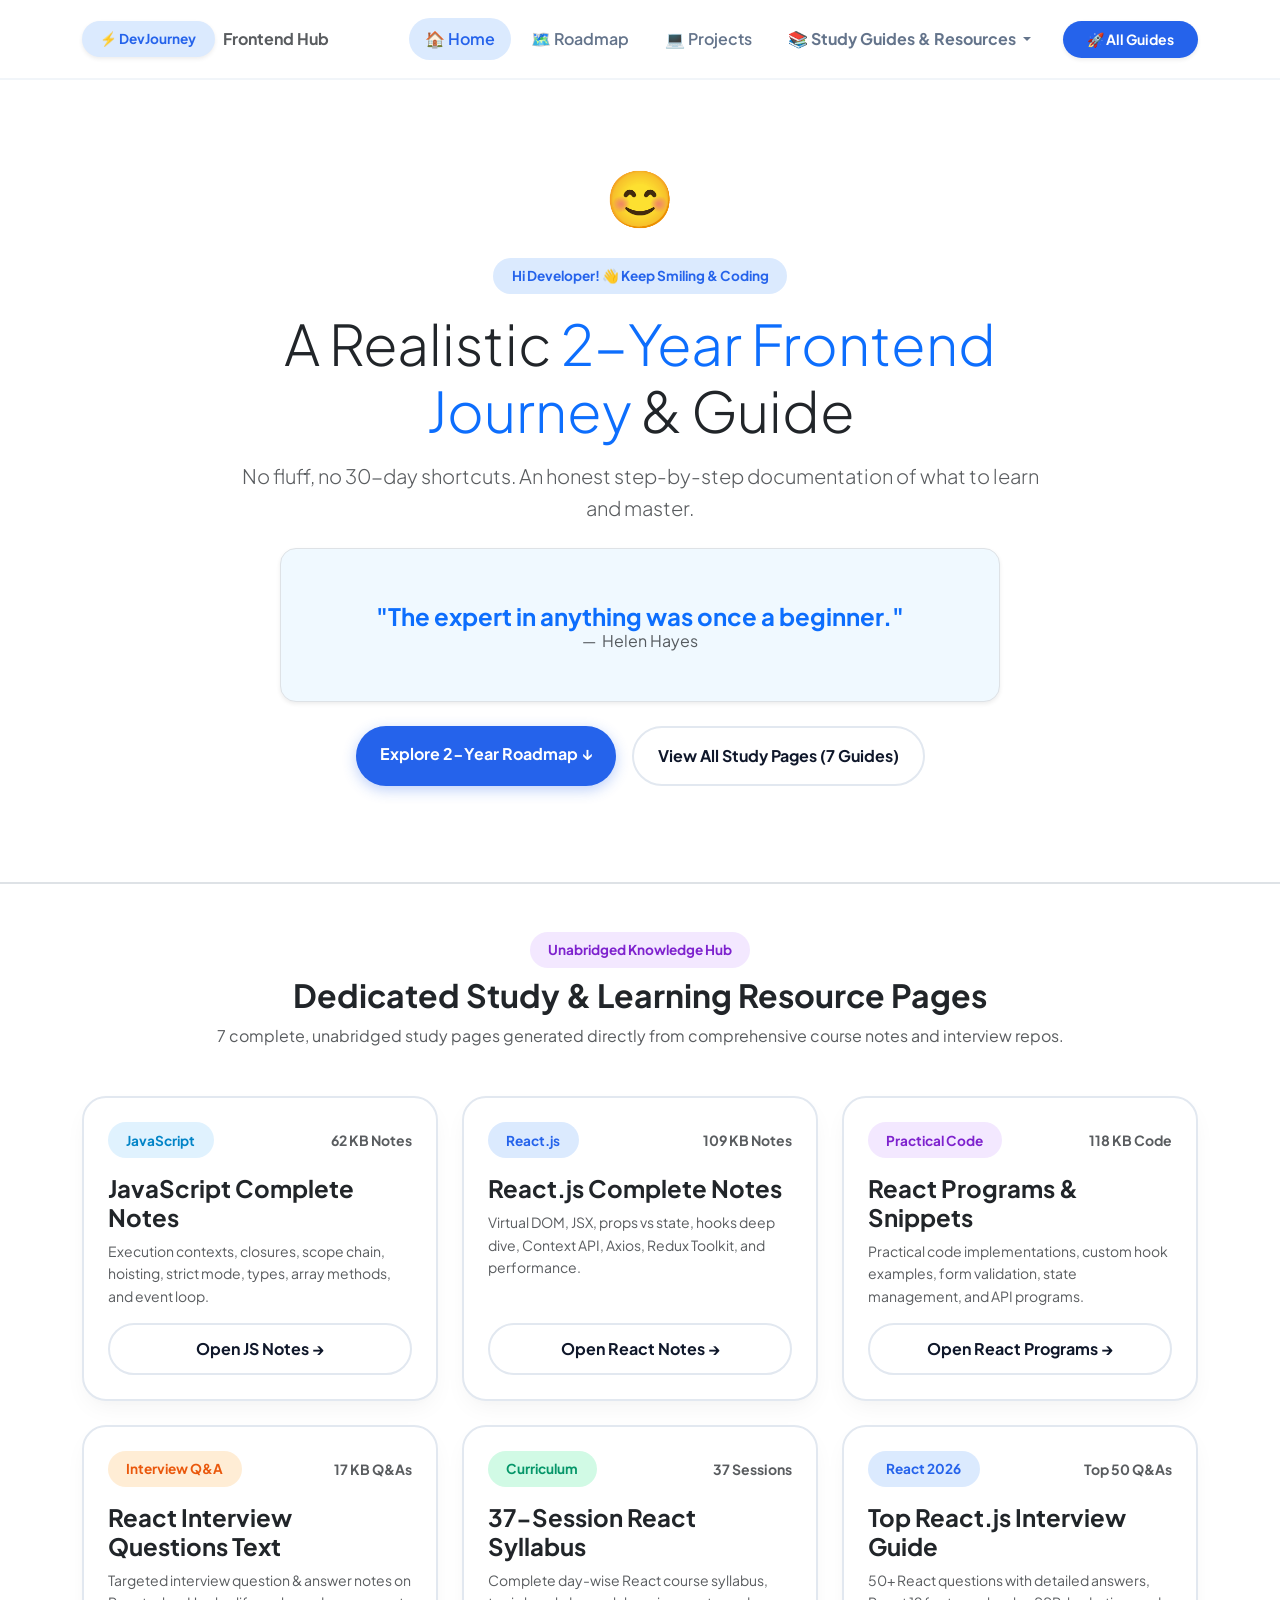
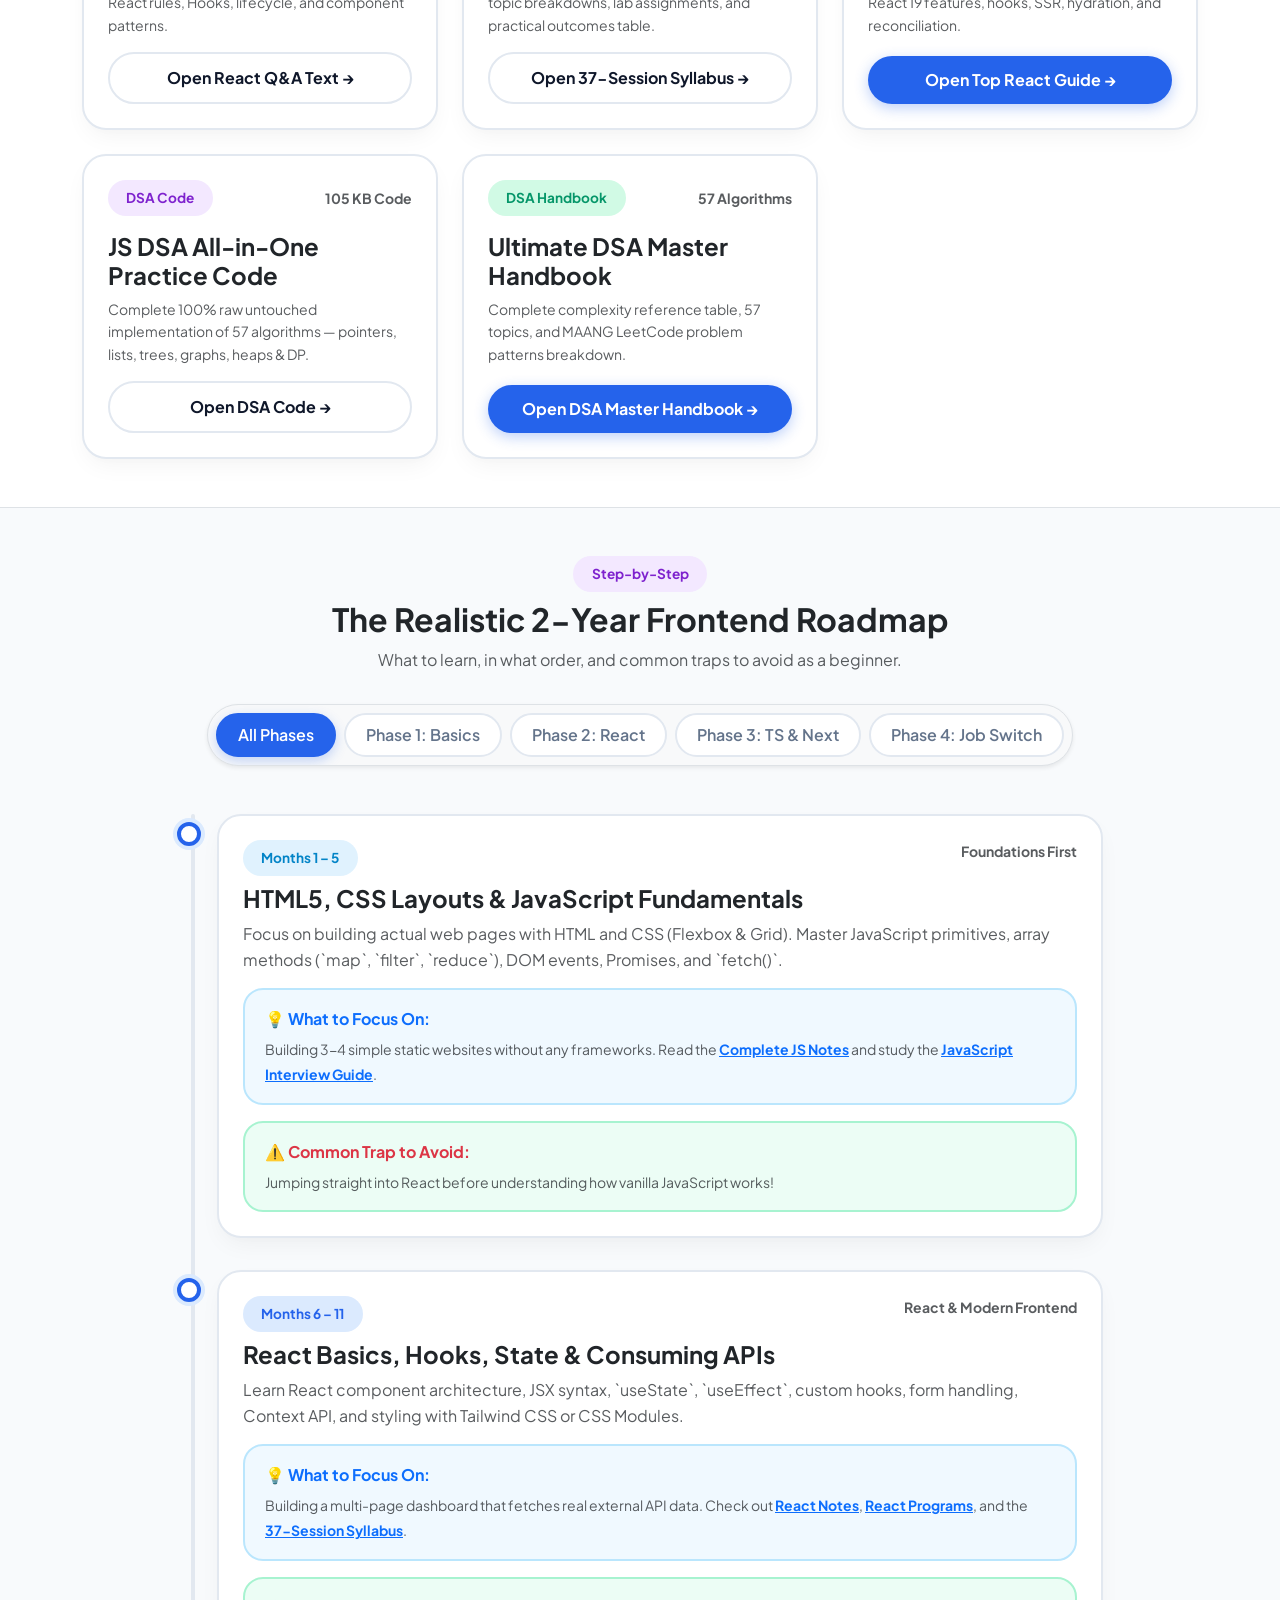
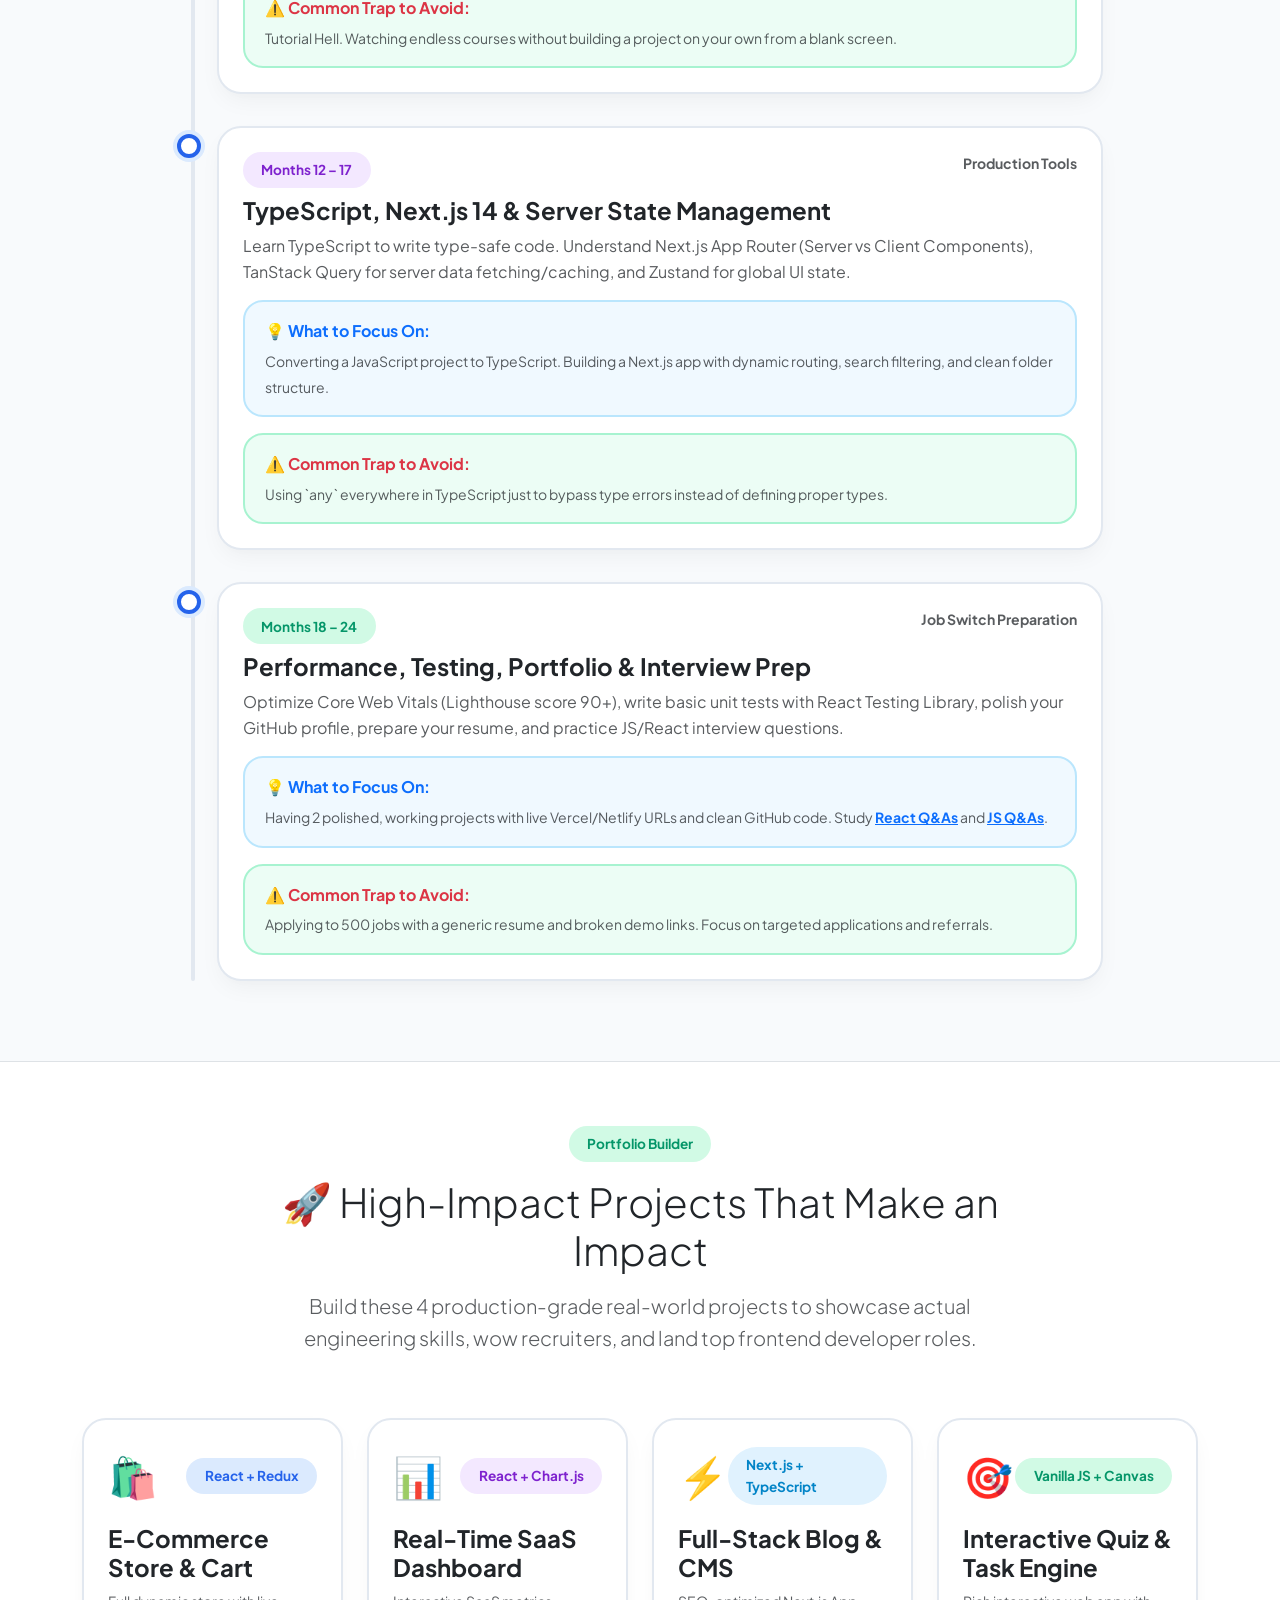
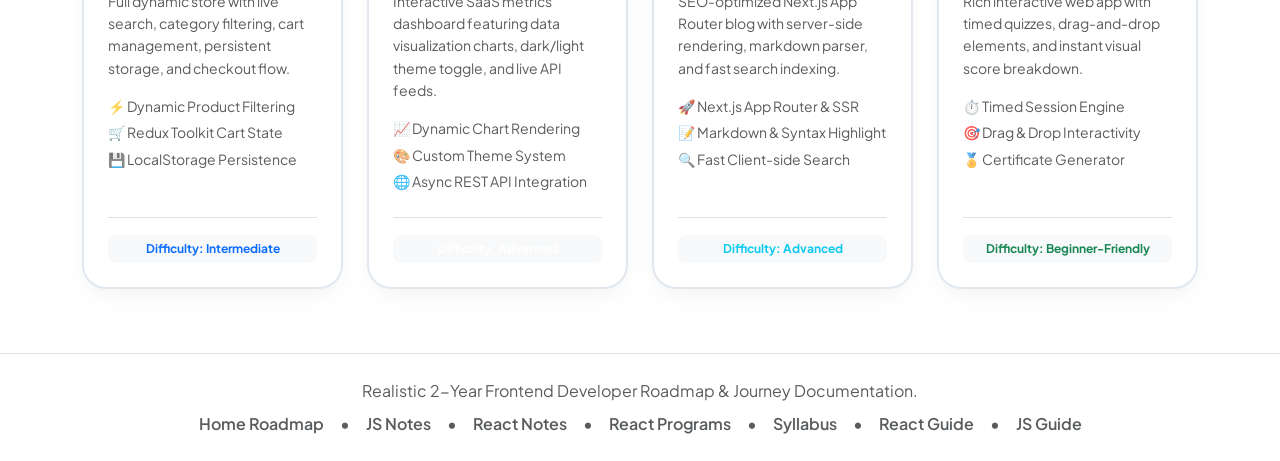
==== commit 79414e50: "feat: add DSA Practice Code and Ultimate DSA Master Handbook pages" ====
--- a/index.html
+++ b/index.html
@@ -52,10 +52,12 @@
               <li><a class="dropdown-item rounded-3 py-2 px-2 fw-semibold" href="javascript-notes.html">⚡ JavaScript Notes</a></li>
               <li><a class="dropdown-item rounded-3 py-2 px-2 fw-semibold" href="react-notes.html">⚛️ React.js Complete Notes</a></li>
               <li><a class="dropdown-item rounded-3 py-2 px-2 fw-semibold" href="react-programs.html">💻 React Programs &amp; Examples</a></li>
+              <li><a class="dropdown-item rounded-3 py-2 px-2 fw-semibold" href="dsa-practice-code.html">🧠 JS DSA Practice Code</a></li>
               
               <li><hr class="dropdown-divider my-2"></li>
               
-              <li><h6 class="dropdown-header text-uppercase text-purple fw-extrabold px-2 mb-1" style="font-size: 0.75rem; letter-spacing: 0.05em;">Syllabus &amp; Interviews</h6></li>
+              <li><h6 class="dropdown-header text-uppercase text-purple fw-extrabold px-2 mb-1" style="font-size: 0.75rem; letter-spacing: 0.05em;">Syllabus &amp; Guides</h6></li>
+              <li><a class="dropdown-item rounded-3 py-2 px-2 fw-semibold" href="dsa-guide.html">🚀 Ultimate DSA Master Handbook</a></li>
               <li><a class="dropdown-item rounded-3 py-2 px-2 fw-semibold" href="react-syllabus.html">📅 37-Session Syllabus</a></li>
               <li><a class="dropdown-item rounded-3 py-2 px-2 fw-semibold" href="react-interview-questions-notes.html">❓ React Q&amp;A Notes</a></li>
               <li><a class="dropdown-item rounded-3 py-2 px-2 fw-semibold" href="react-interview.html">📘 Top 50 React Interview Guide</a></li>
@@ -219,6 +221,36 @@
           </div>
         </div>
 
+        <!-- Resource 7: JS DSA Practice Code -->
+        <div class="col-md-6 col-lg-4">
+          <div class="bubbly-card p-4 h-100 d-flex flex-column">
+            <div class="d-flex justify-content-between align-items-center mb-3">
+              <span class="bubble-pill bubble-purple">DSA Code</span>
+              <span class="small text-muted fw-bold">105 KB Code</span>
+            </div>
+            <h4 class="fw-bold text-dark mb-2">JS DSA All-in-One Practice Code</h4>
+            <p class="small text-muted mb-3 flex-grow-1">Complete 100% raw untouched implementation of 57 algorithms — pointers, lists, trees, graphs, heaps &amp; DP.</p>
+            <a href="dsa-practice-code.html" class="btn btn-bubbly-secondary text-center w-100">
+              Open DSA Code &rarr;
+            </a>
+          </div>
+        </div>
+
+        <!-- Resource 8: Ultimate DSA Master Handbook -->
+        <div class="col-md-6 col-lg-4">
+          <div class="bubbly-card p-4 h-100 d-flex flex-column">
+            <div class="d-flex justify-content-between align-items-center mb-3">
+              <span class="bubble-pill bubble-success">DSA Handbook</span>
+              <span class="small text-muted fw-bold">57 Algorithms</span>
+            </div>
+            <h4 class="fw-bold text-dark mb-2">Ultimate DSA Master Handbook</h4>
+            <p class="small text-muted mb-3 flex-grow-1">Complete complexity reference table, 57 topics, and MAANG LeetCode problem patterns breakdown.</p>
+            <a href="dsa-guide.html" class="btn btn-bubbly-primary text-center w-100">
+              Open DSA Master Handbook &rarr;
+            </a>
+          </div>
+        </div>
+
       </div>
     </div>
   </section>
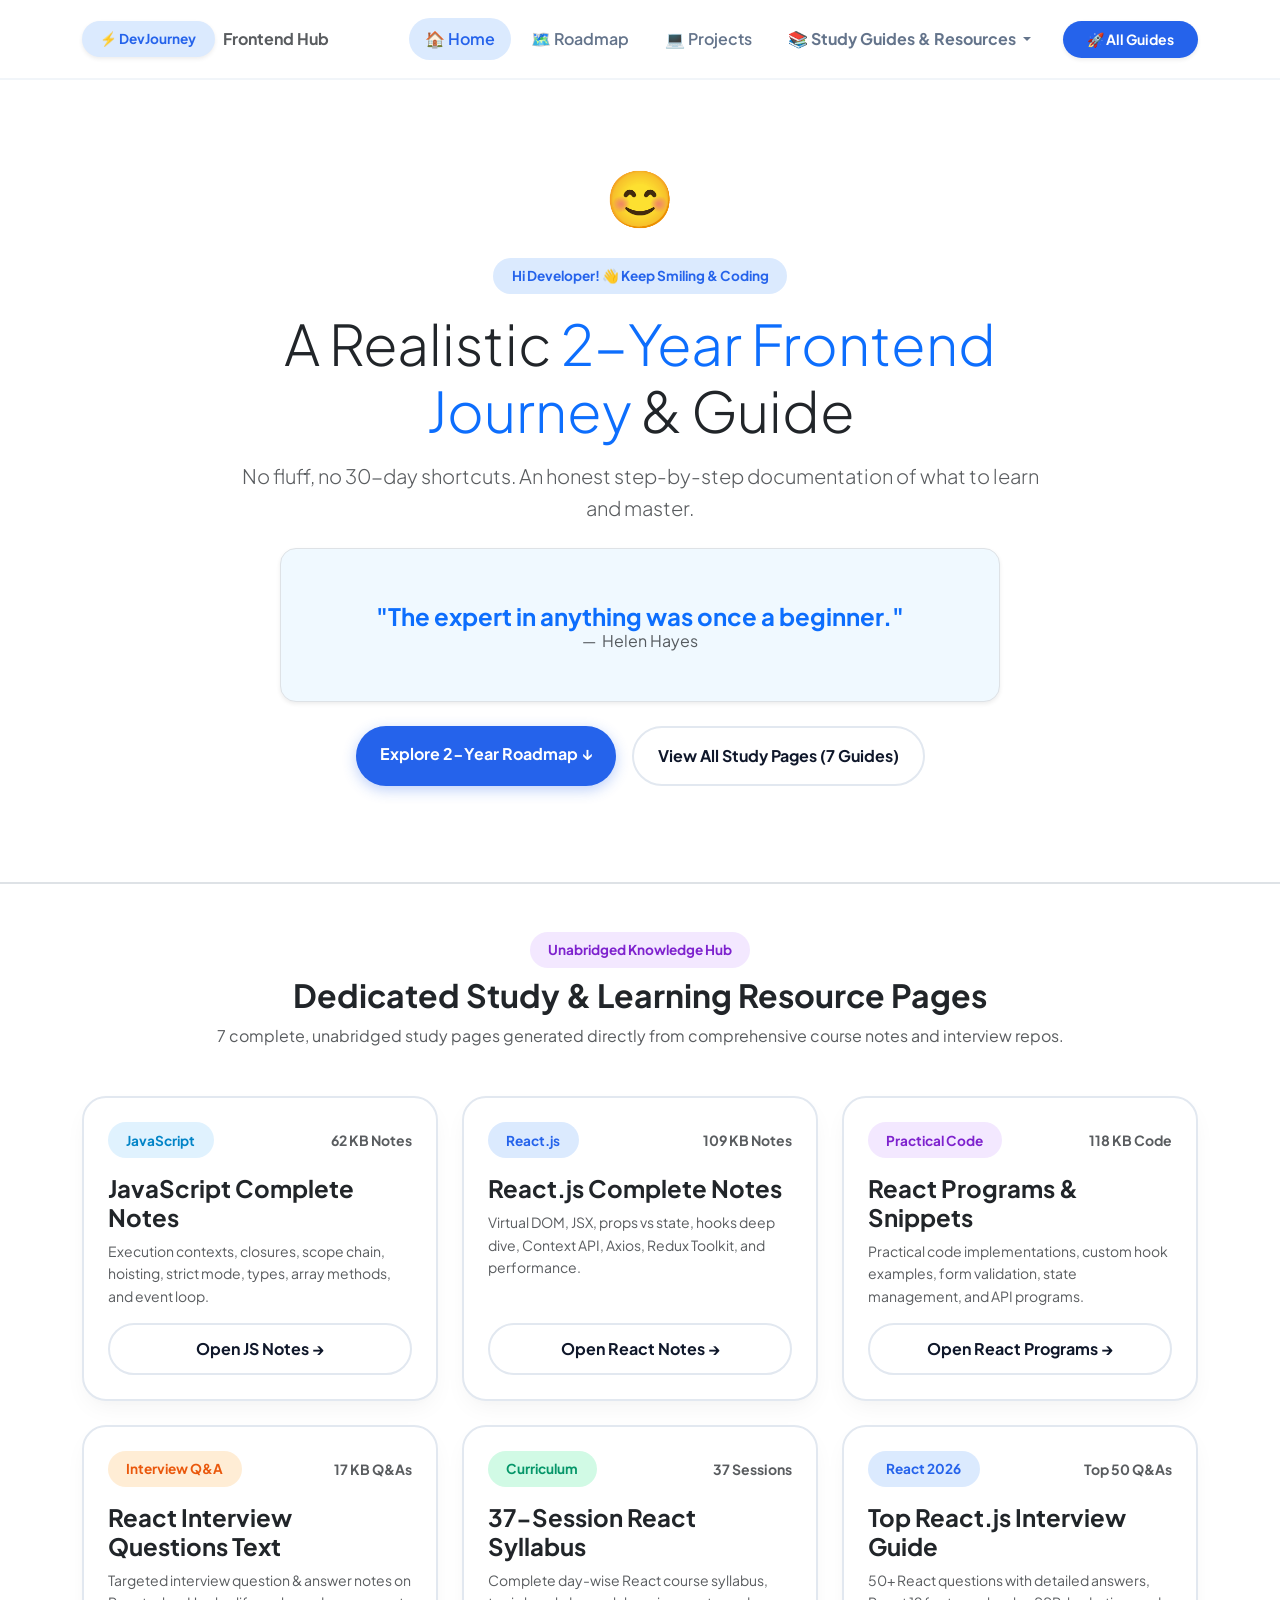
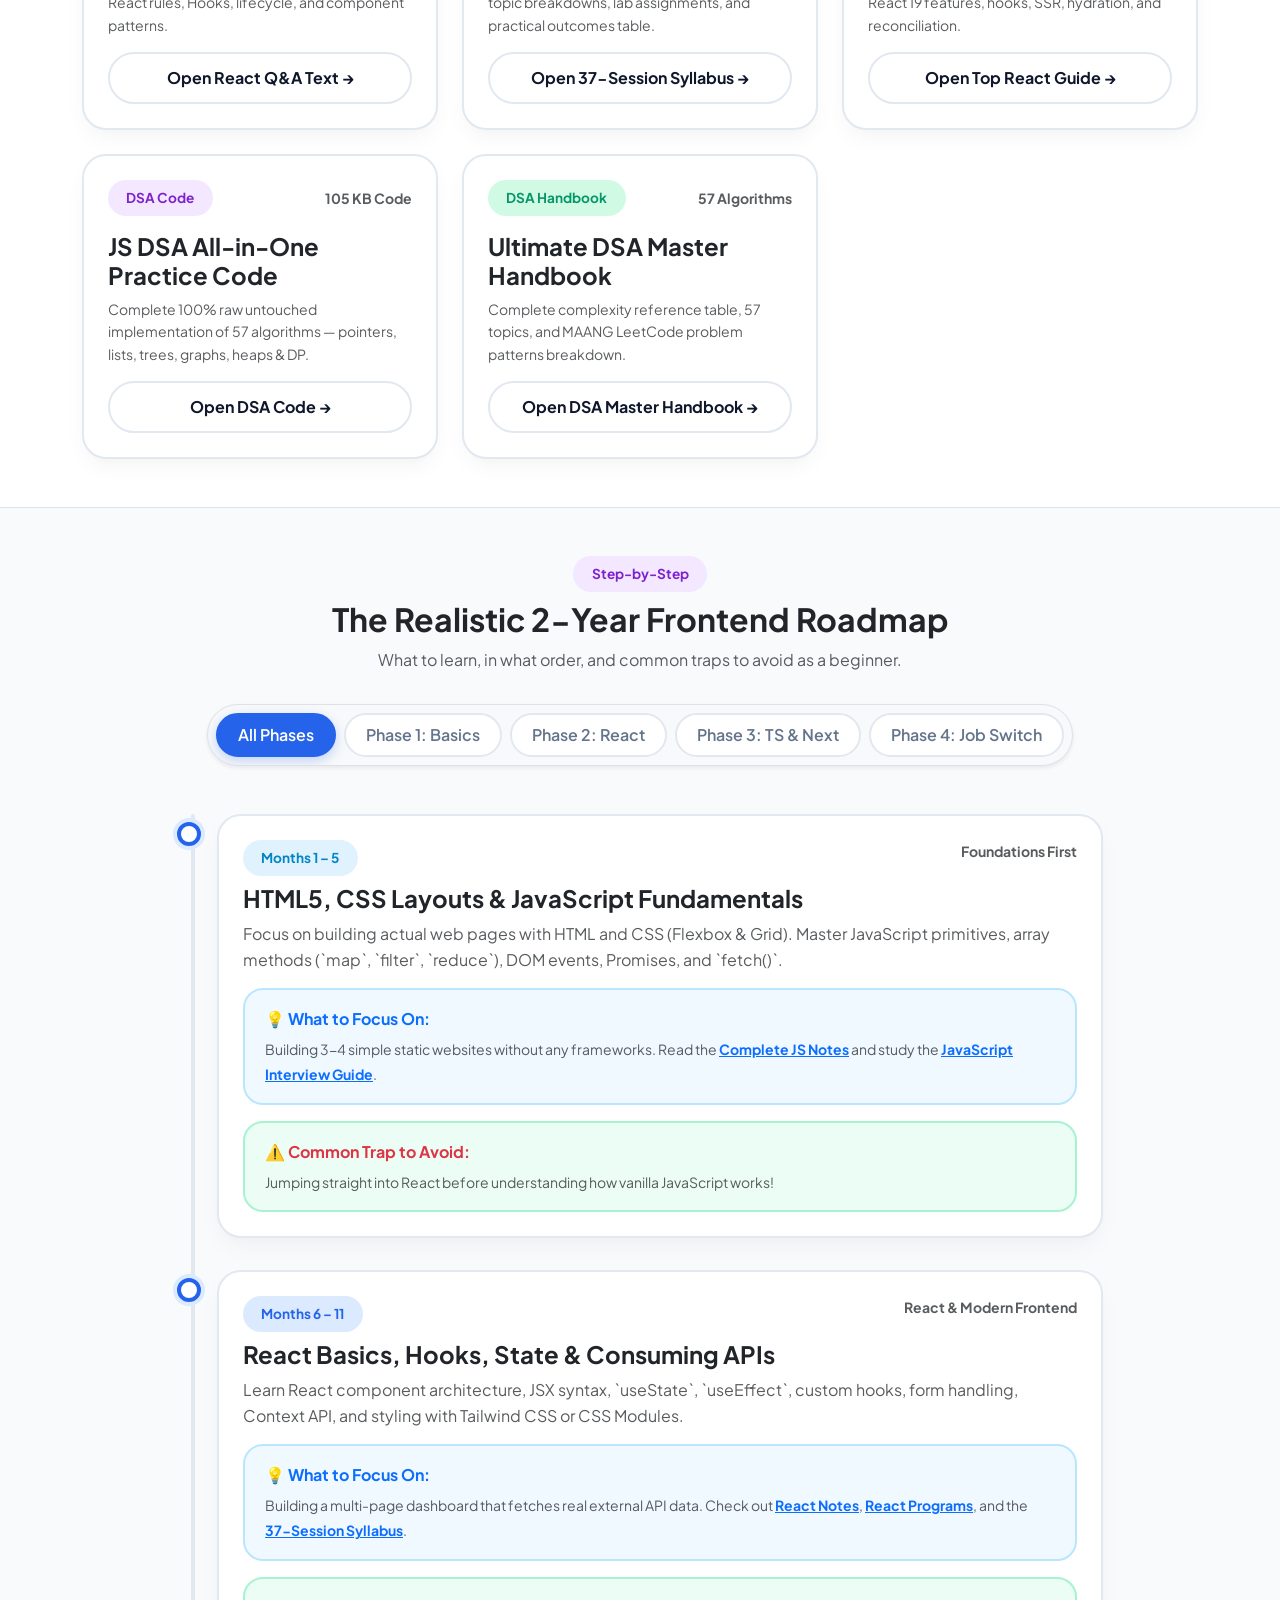
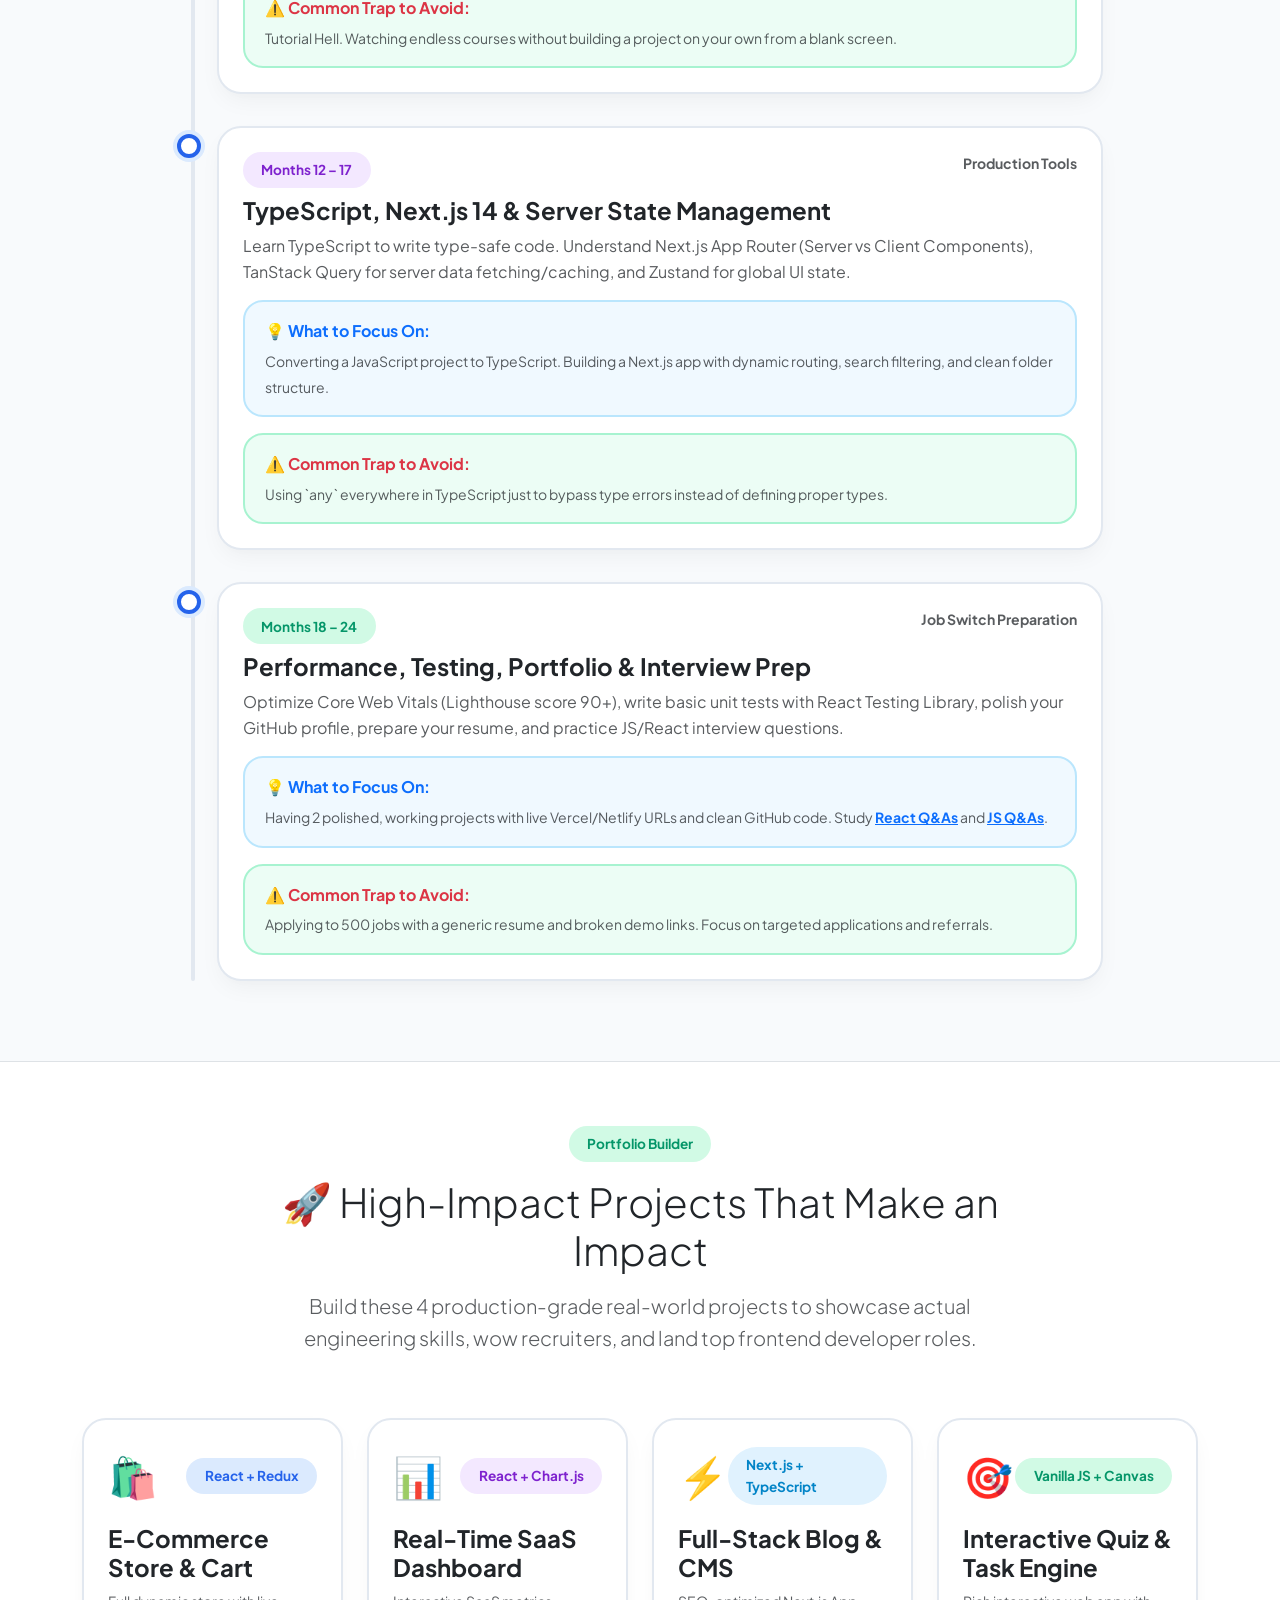
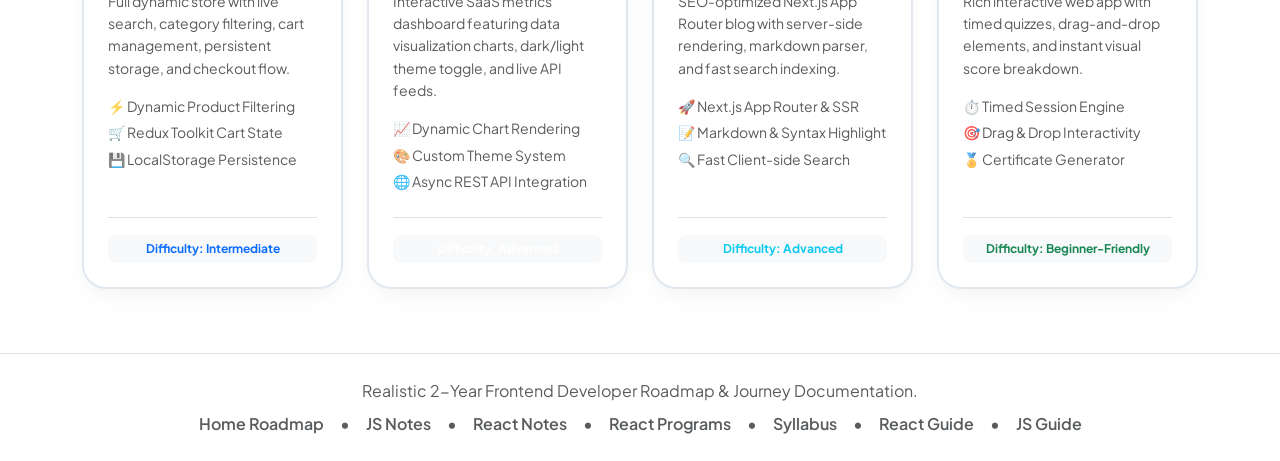
==== commit c5a21613: "style: update card buttons from bubbly-primary to bubbly-secondary for better visual contrast" ====
--- a/index.html
+++ b/index.html
@@ -215,7 +215,7 @@
             </div>
             <h4 class="fw-bold text-dark mb-2">Top React.js Interview Guide</h4>
             <p class="small text-muted mb-3 flex-grow-1">50+ React questions with detailed answers, React 19 features, hooks, SSR, hydration, and reconciliation.</p>
-            <a href="react-interview.html" class="btn btn-bubbly-primary text-center w-100">
+            <a href="react-interview.html" class="btn btn-bubbly-secondary text-center w-100">
               Open Top React Guide &rarr;
             </a>
           </div>
@@ -245,7 +245,7 @@
             </div>
             <h4 class="fw-bold text-dark mb-2">Ultimate DSA Master Handbook</h4>
             <p class="small text-muted mb-3 flex-grow-1">Complete complexity reference table, 57 topics, and MAANG LeetCode problem patterns breakdown.</p>
-            <a href="dsa-guide.html" class="btn btn-bubbly-primary text-center w-100">
+            <a href="dsa-guide.html" class="btn btn-bubbly-secondary text-center w-100">
               Open DSA Master Handbook &rarr;
             </a>
           </div>
